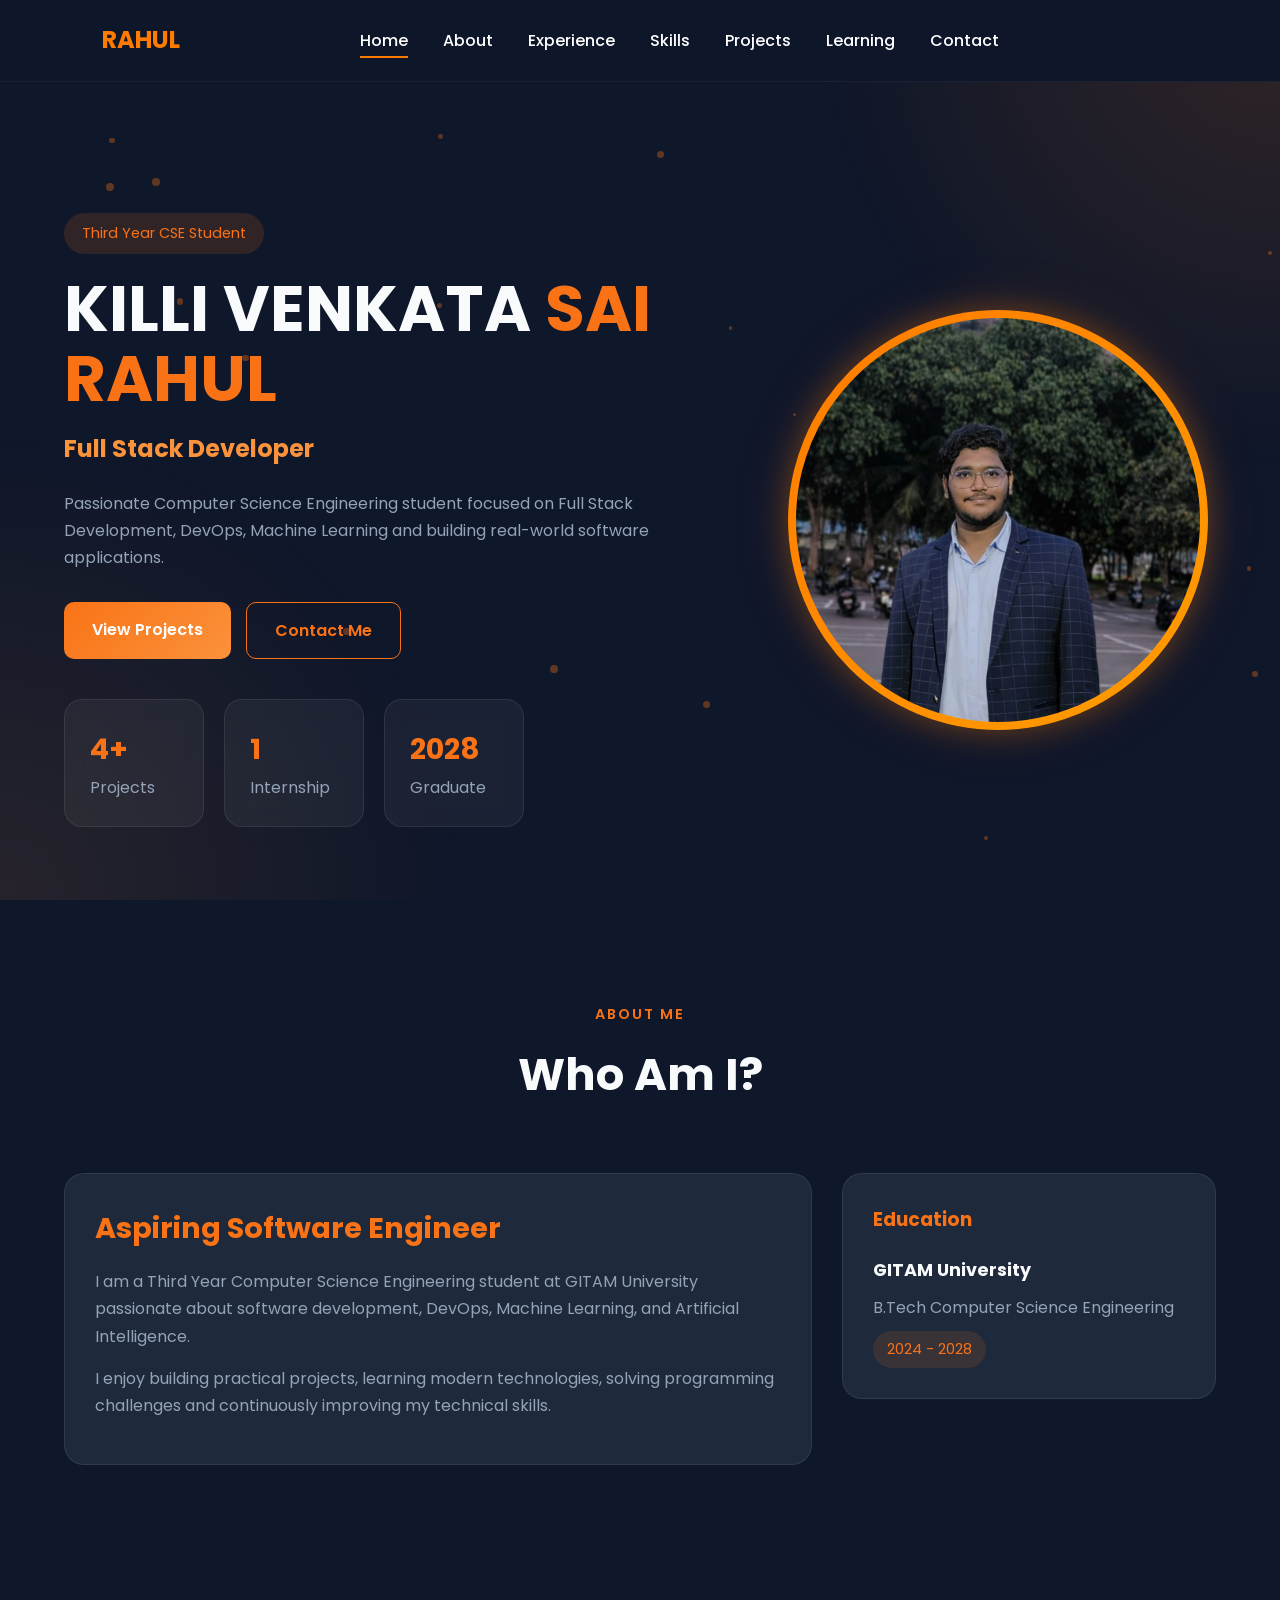
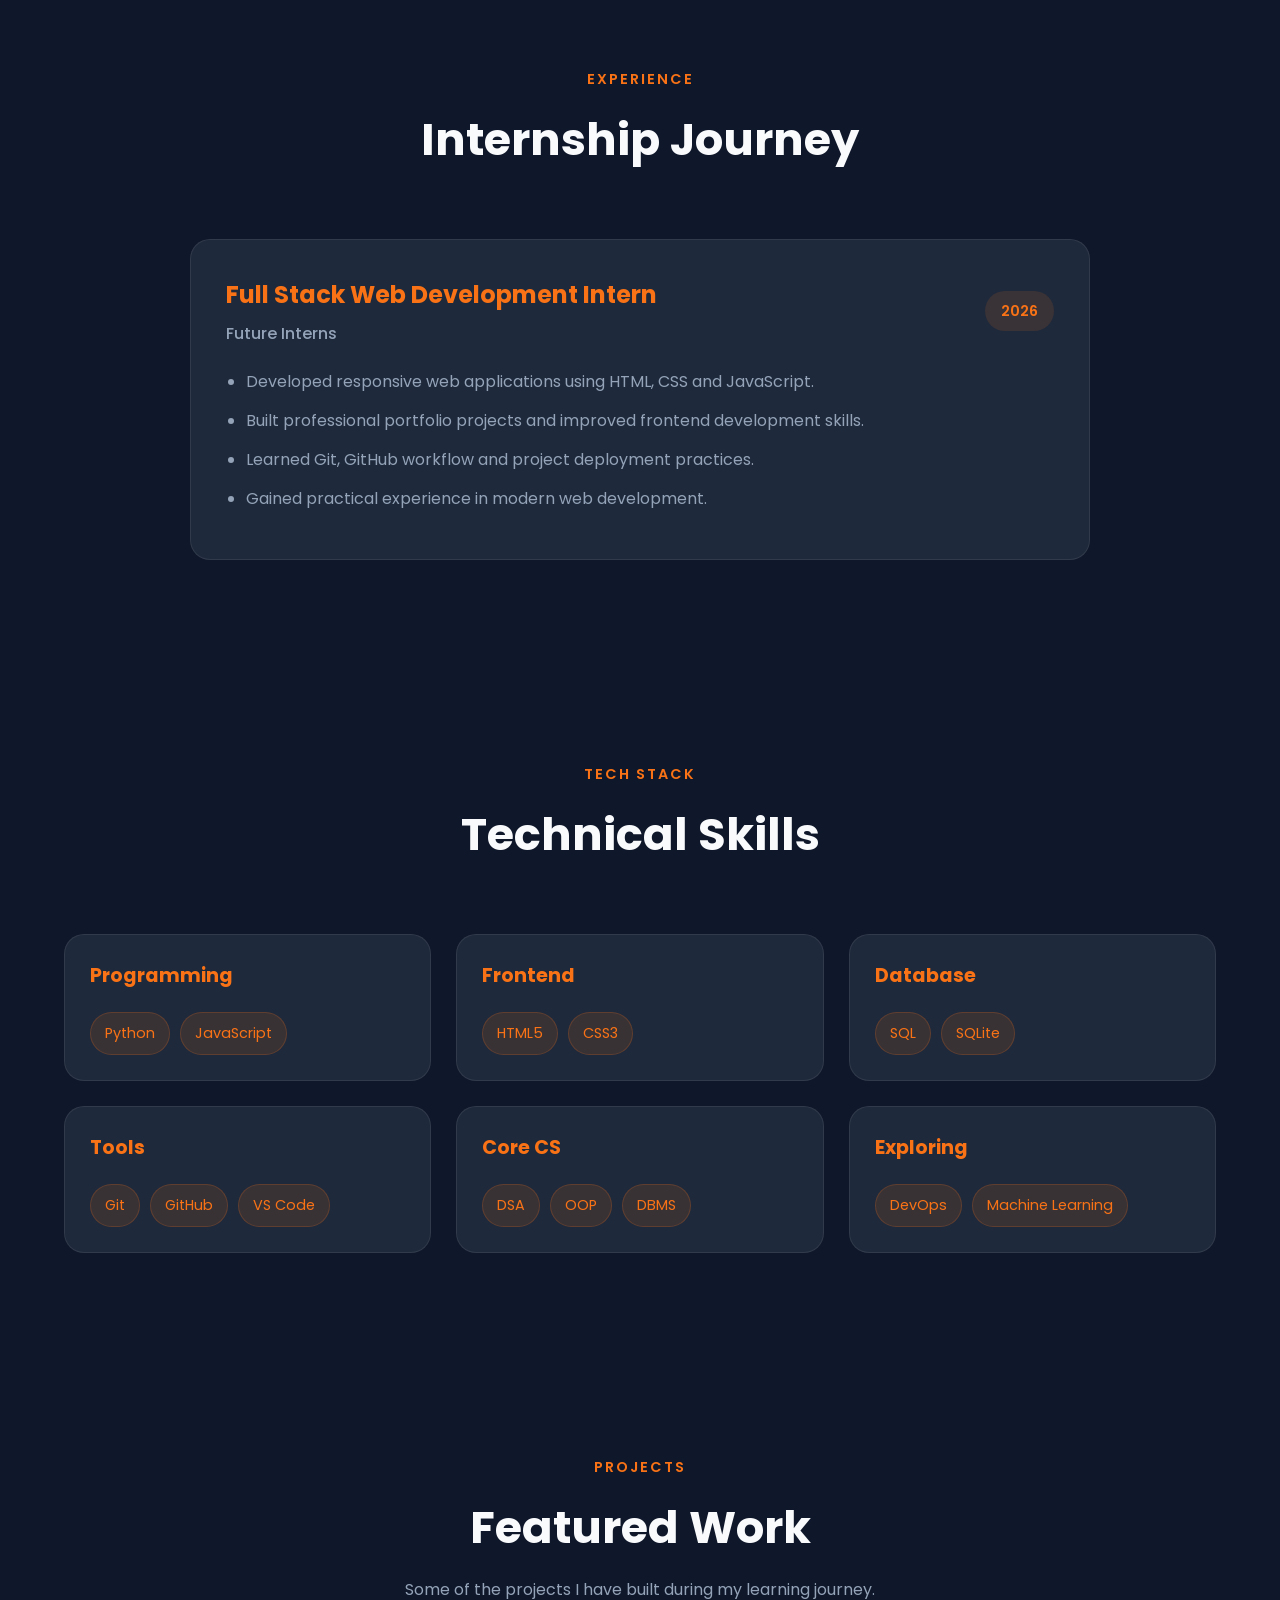
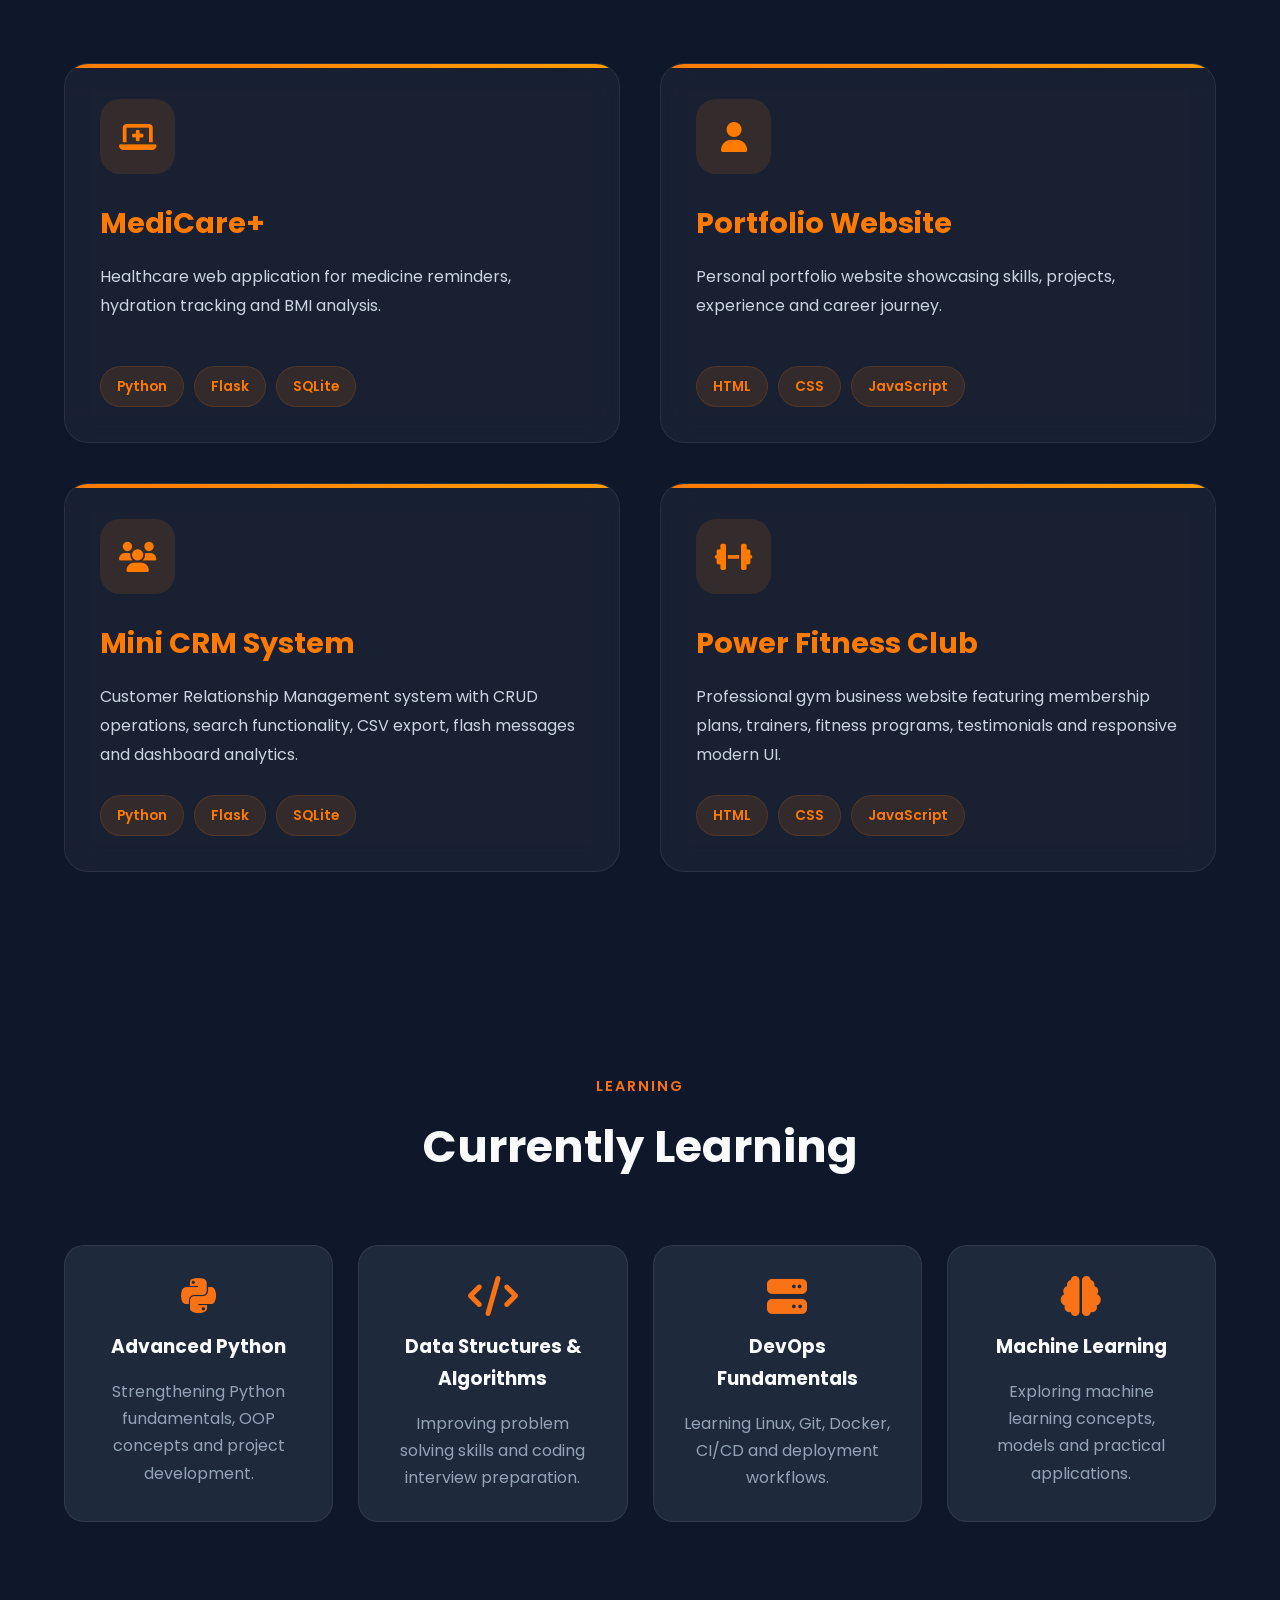
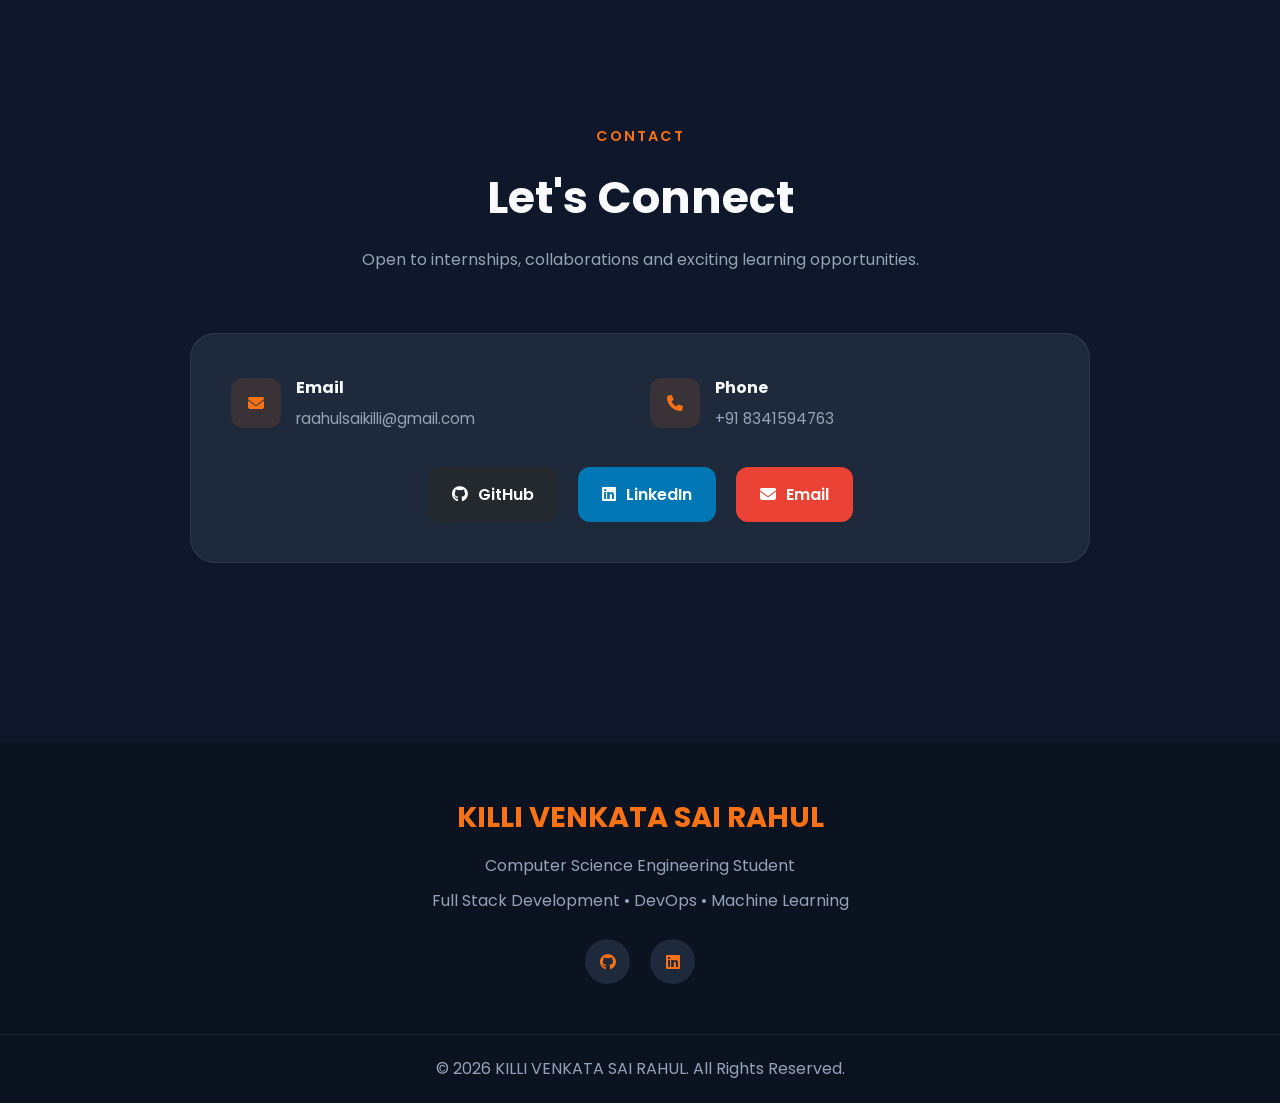
==== index.html @ 407f9dfa "Update" ====
<!doctype html>
<html lang="en">
  <head>
    <meta charset="UTF-8" />
    <meta name="viewport" content="width=device-width, initial-scale=1.0" />
    <title>KILLI VENKATA SAI RAHUL | Portfolio</title>

    <link rel="stylesheet" href="style.css" />

    <link
      rel="stylesheet"
      href="https://cdnjs.cloudflare.com/ajax/libs/font-awesome/6.5.1/css/all.min.css"
    />

    <link
      href="https://fonts.googleapis.com/css2?family=Poppins:wght@300;400;500;600;700&display=swap"
      rel="stylesheet"
    />
  </head>

  <body>
    <!-- Background Effect -->
    <div id="particles"></div>

    <!-- ================= NAVBAR ================= -->

    <header class="navbar">
      <div class="logo">RAHUL</div>

      <nav>
        <ul class="nav-links">
          <li>
            <a href="#home" class="active">Home</a>
          </li>

          <li>
            <a href="#about">About</a>
          </li>

          <li>
            <a href="#experience">Experience</a>
          </li>

          <li>
            <a href="#skills">Skills</a>
          </li>

          <li>
            <a href="#projects">Projects</a>
          </li>

          <li>
            <a href="#learning">Learning</a>
          </li>

          <li>
            <a href="#contact">Contact</a>
          </li>
        </ul>
      </nav>

      <div class="hamburger">
        <span></span>
        <span></span>
        <span></span>
      </div>
    </header>

    <!-- ================= HERO ================= -->

    <section id="home" class="hero">
      <div class="container hero-content">
        <div class="hero-left reveal">
          <div class="hero-badge">Third Year CSE Student</div>

          <h1>
            KILLI VENKATA
            <span>SAI RAHUL</span>
          </h1>

          <h2>
            <span id="typing"></span>
          </h2>

          <p>
            Passionate Computer Science Engineering student focused on Full
            Stack Development, DevOps, Machine Learning and building real-world
            software applications.
          </p>

          <div class="hero-buttons">
            <a href="#projects" class="btn primary-btn"> View Projects </a>

            <a href="#contact" class="btn secondary-btn"> Contact Me </a>
          </div>

          <div class="hero-stats">
            <div class="stat-card">
              <h3>4+</h3>

              <p>Projects</p>
            </div>

            <div class="stat-card">
              <h3>1</h3>

              <p>Internship</p>
            </div>

            <div class="stat-card">
              <h3>2028</h3>

              <p>Graduate</p>
            </div>
          </div>
        </div>

        <div class="hero-right reveal">
          <div class="image-wrapper">
            <img src="profile.jpg" alt="Sai Rahul" />
          </div>
        </div>
      </div>
    </section>

    <!-- ================= ABOUT ================= -->

    <section id="about" class="section">
      <div class="container">
        <div class="section-title reveal">
          <span>ABOUT ME</span>

          <h2>Who Am I?</h2>
        </div>

        <div class="about-grid">
          <div class="about-card reveal">
            <h3>Aspiring Software Engineer</h3>

            <p>
              I am a Third Year Computer Science Engineering student at GITAM
              University passionate about software development, DevOps, Machine
              Learning, and Artificial Intelligence.
            </p>

            <p>
              I enjoy building practical projects, learning modern technologies,
              solving programming challenges and continuously improving my
              technical skills.
            </p>
          </div>

          <div class="education-card reveal">
            <h3>Education</h3>

            <div class="edu-item">
              <h4>GITAM University</h4>

              <p>B.Tech Computer Science Engineering</p>

              <span> 2024 - 2028 </span>
            </div>
          </div>
        </div>
      </div>
    </section>
    <!-- ================= EXPERIENCE ================= -->

    <section id="experience" class="section">
      <div class="container">
        <div class="section-title reveal">
          <span>EXPERIENCE</span>

          <h2>Internship Journey</h2>
        </div>

        <div class="experience-card reveal">
          <div class="experience-top">
            <div>
              <h3>Full Stack Web Development Intern</h3>

              <h4>Future Interns</h4>
            </div>

            <span class="experience-date"> 2026 </span>
          </div>

          <ul>
            <li>
              Developed responsive web applications using HTML, CSS and
              JavaScript.
            </li>

            <li>
              Built professional portfolio projects and improved frontend
              development skills.
            </li>

            <li>
              Learned Git, GitHub workflow and project deployment practices.
            </li>

            <li>Gained practical experience in modern web development.</li>
          </ul>
        </div>
      </div>
    </section>

    <!-- ================= SKILLS ================= -->

    <section id="skills" class="section">
      <div class="container">
        <div class="section-title reveal">
          <span>TECH STACK</span>

          <h2>Technical Skills</h2>
        </div>

        <div class="skills-container">
          <div class="skill-box reveal">
            <h3>Programming</h3>

            <div class="skill-tags">
              <span>Python</span>
              <span>JavaScript</span>
            </div>
          </div>

          <div class="skill-box reveal">
            <h3>Frontend</h3>

            <div class="skill-tags">
              <span>HTML5</span>
              <span>CSS3</span>
            </div>
          </div>

          <div class="skill-box reveal">
            <h3>Database</h3>

            <div class="skill-tags">
              <span>SQL</span>
              <span>SQLite</span>
            </div>
          </div>

          <div class="skill-box reveal">
            <h3>Tools</h3>

            <div class="skill-tags">
              <span>Git</span>
              <span>GitHub</span>
              <span>VS Code</span>
            </div>
          </div>

          <div class="skill-box reveal">
            <h3>Core CS</h3>

            <div class="skill-tags">
              <span>DSA</span>
              <span>OOP</span>
              <span>DBMS</span>
            </div>
          </div>

          <div class="skill-box reveal">
            <h3>Exploring</h3>

            <div class="skill-tags">
              <span>DevOps</span>
              <span>Machine Learning</span>
            </div>
          </div>
        </div>
      </div>
    </section>

    <!-- ================= PROJECTS ================= -->

    <section id="projects" class="section">
      <div class="container">
        <div class="section-title reveal">
          <span>PROJECTS</span>
          <h2>Featured Work</h2>
          <p>Some of the projects I have built during my learning journey.</p>
        </div>

        <div class="projects-grid">
          <!-- Project 1 -->
          <div class="project-card reveal">
            <div class="project-icon">
              <i class="fa-solid fa-laptop-medical"></i>
            </div>

            <h3>MediCare+</h3>

            <p>
              Healthcare web application for medicine reminders, hydration
              tracking and BMI analysis.
            </p>

            <div class="tech-stack">
              <span>Python</span>
              <span>Flask</span>
              <span>SQLite</span>
            </div>
          </div>

          <!-- Project 2 -->
          <div class="project-card reveal">
            <div class="project-icon">
              <i class="fa-solid fa-user"></i>
            </div>

            <h3>Portfolio Website</h3>

            <p>
              Personal portfolio website showcasing skills, projects, experience
              and career journey.
            </p>

            <div class="tech-stack">
              <span>HTML</span>
              <span>CSS</span>
              <span>JavaScript</span>
            </div>
          </div>

          <!-- Project 3 -->
          <div class="project-card reveal">
            <div class="project-icon">
              <i class="fa-solid fa-users"></i>
            </div>

            <h3>Mini CRM System</h3>

            <p>
              Customer Relationship Management system with CRUD operations,
              search functionality, CSV export, flash messages and dashboard
              analytics.
            </p>

            <div class="tech-stack">
              <span>Python</span>
              <span>Flask</span>
              <span>SQLite</span>
            </div>
          </div>

          <!-- Project 4 -->
          <div class="project-card reveal">
            <div class="project-icon">
              <i class="fa-solid fa-dumbbell"></i>
            </div>

            <h3>Power Fitness Club</h3>

            <p>
              Professional gym business website featuring membership plans,
              trainers, fitness programs, testimonials and responsive modern UI.
            </p>

            <div class="tech-stack">
              <span>HTML</span>
              <span>CSS</span>
              <span>JavaScript</span>
            </div>
          </div>
        </div>
      </div>
    </section>
    <!-- ================= CURRENT LEARNING ================= -->

    <section id="learning" class="section">
      <div class="container">
        <div class="section-title reveal">
          <span>LEARNING</span>

          <h2>Currently Learning</h2>
        </div>

        <div class="learning-grid">
          <div class="learning-card reveal">
            <i class="fa-brands fa-python"></i>

            <h3>Advanced Python</h3>

            <p>
              Strengthening Python fundamentals, OOP concepts and project
              development.
            </p>
          </div>

          <div class="learning-card reveal">
            <i class="fa-solid fa-code"></i>

            <h3>Data Structures & Algorithms</h3>

            <p>
              Improving problem solving skills and coding interview preparation.
            </p>
          </div>

          <div class="learning-card reveal">
            <i class="fa-solid fa-server"></i>

            <h3>DevOps Fundamentals</h3>

            <p>Learning Linux, Git, Docker, CI/CD and deployment workflows.</p>
          </div>

          <div class="learning-card reveal">
            <i class="fa-solid fa-brain"></i>

            <h3>Machine Learning</h3>

            <p>
              Exploring machine learning concepts, models and practical
              applications.
            </p>
          </div>
        </div>
      </div>
    </section>

    <!-- ================= CONTACT ================= -->

    <section id="contact" class="section">
      <div class="container">
        <div class="section-title reveal">
          <span>CONTACT</span>

          <h2>Let's Connect</h2>

          <p>
            Open to internships, collaborations and exciting learning
            opportunities.
          </p>
        </div>

        <div class="contact-card reveal">
          <div class="contact-info">
            <div class="contact-item">
              <i class="fa-solid fa-envelope"></i>

              <div>
                <h4>Email</h4>

                <p>raahulsaikilli@gmail.com</p>
              </div>
            </div>

            <div class="contact-item">
              <i class="fa-solid fa-phone"></i>

              <div>
                <h4>Phone</h4>

                <p>+91 8341594763</p>
              </div>
            </div>
          </div>

          <div class="social-buttons">
            <a
              href="https://github.com/SaiRahul-08"
              target="_blank"
              class="social-btn github"
            >
              <i class="fa-brands fa-github"></i>

              GitHub
            </a>

            <a
              href="https://www.linkedin.com/in/killivenkatasairahul/"
              target="_blank"
              class="social-btn linkedin"
            >
              <i class="fa-brands fa-linkedin"></i>

              LinkedIn
            </a>

            <a href="mailto:raahulsaikilli@gmail.com" class="social-btn email">
              <i class="fa-solid fa-envelope"></i>

              Email
            </a>
          </div>
        </div>
      </div>
    </section>

    <!-- ================= FOOTER ================= -->

    <footer>
      <div class="container footer-content">
        <h3>KILLI VENKATA SAI RAHUL</h3>

        <p>Computer Science Engineering Student</p>

        <p>Full Stack Development • DevOps • Machine Learning</p>

        <div class="footer-social">
          <a href="https://github.com/SaiRahul-08" target="_blank">
            <i class="fa-brands fa-github"></i>
          </a>

          <a
            href="https://www.linkedin.com/in/killivenkatasairahul/"
            target="_blank"
          >
            <i class="fa-brands fa-linkedin"></i>
          </a>
        </div>
      </div>

      <div class="footer-bottom">
        <p>© 2026 KILLI VENKATA SAI RAHUL. All Rights Reserved.</p>
      </div>
    </footer>

    <!-- Back To Top -->

    <button id="backToTop">
      <i class="fa-solid fa-arrow-up"></i>
    </button>

    <!-- JavaScript -->

    <script src="script.js"></script>
  </body>
</html>
---- style.css ----
@import url('https://fonts.googleapis.com/css2?family=Poppins:wght@300;400;500;600;700&display=swap');

*{
    margin:0;
    padding:0;
    box-sizing:border-box;
    scroll-behavior:smooth;
}

:root{
    --primary:#f97316;
    --secondary:#fb923c;
    --bg:#0f172a;
    --card:#1e293b;
    --card-light:#334155;
    --text:#f8fafc;
    --muted:#94a3b8;
    --border:rgba(255,255,255,.08);
}

body{
    font-family:'Poppins',sans-serif;
    background:var(--bg);
    color:var(--text);
    line-height:1.7;
    overflow-x:hidden;
}

.container{
    width:90%;
    max-width:1200px;
    margin:auto;
}

.section{
    padding:100px 0;
}

.section-title{
    text-align:center;
    margin-bottom:60px;
}

.section-title span{
    color:var(--primary);
    font-size:.9rem;
    letter-spacing:2px;
    font-weight:600;
}

.section-title h2{
    font-size:2.8rem;
    margin-top:10px;
}

.section-title p{
    color:var(--muted);
    margin-top:10px;
}

/* Background */

#particles{
    position:fixed;
    inset:0;
    z-index:-1;
    background:
    radial-gradient(circle at top right,
    rgba(249,115,22,.15),
    transparent 30%),

    radial-gradient(circle at bottom left,
    rgba(251,146,60,.10),
    transparent 30%);
}

.navbar{
    position:fixed;
    top:0;
    left:0;
    width:100%;
    padding:20px 8%;
    display:flex;
    justify-content:space-between;
    align-items:center;
    background:rgba(15,23,42,.95);
    backdrop-filter:blur(12px);
    z-index:1000;
    border-bottom:1px solid rgba(255,255,255,.05);
}

.logo{
    color:#ff7b00;
    font-size:1.5rem;
    font-weight:700;
}

.nav-links{
    display:flex;
    align-items:center;
    gap:35px;
    list-style:none;
    margin:0;
    padding:0;
}

.nav-links li{
    list-style:none;
}

.nav-links a{
    text-decoration:none;
    color:#fff;
    font-weight:500;
    transition:.3s;
    position:relative;
}

.nav-links a:hover{
    color:#ff7b00;
}

.nav-links a::after{
    content:"";
    position:absolute;
    left:0;
    bottom:-6px;
    width:0;
    height:2px;
    background:#ff7b00;
    transition:.3s;
}

.nav-links a:hover::after,
.nav-links a.active::after{
    width:100%;
}

/* Hero */

.hero{
    min-height:100vh;
    display:flex;
    align-items:center;
    padding-top:140px;
}

.hero-content{
    display:grid;
    grid-template-columns:1.2fr .8fr;
    gap:60px;
    align-items:center;
}

.hero-badge{
    display:inline-block;
    background:rgba(249,115,22,.15);
    color:var(--primary);
    padding:8px 18px;
    border-radius:30px;
    margin-bottom:20px;
    font-size:.9rem;
}

.hero-left h1{
    font-size:4rem;
    line-height:1.1;
    margin-bottom:15px;
}

.hero-left h1 span{
    color:var(--primary);
}

.hero-left h2{
    color:var(--secondary);
    min-height:40px;
    margin-bottom:20px;
}

.hero-left p{
    color:var(--muted);
    max-width:600px;
    margin-bottom:30px;
}

.hero-buttons{
    display:flex;
    gap:15px;
    flex-wrap:wrap;
    margin-bottom:40px;
}

/* Buttons */

.btn{
    padding:14px 28px;
    border-radius:10px;
    text-decoration:none;
    font-weight:600;
    transition:.3s;
}

.primary-btn{
    background:linear-gradient(
        135deg,
        var(--primary),
        var(--secondary)
    );
    color:white;
}

.secondary-btn{
    border:1px solid var(--primary);
    color:var(--primary);
}

.btn:hover{
    transform:translateY(-3px);
}

/* Hero Stats */

.hero-stats{
    display:flex;
    gap:20px;
    flex-wrap:wrap;
}

.stat-card{
    background:rgba(255,255,255,.05);
    backdrop-filter:blur(10px);
    border:1px solid rgba(255,255,255,.08);
    border-radius:18px;
    padding:25px;
    min-width:140px;
    transition:.3s;
}

.stat-card:hover{
    transform:translateY(-8px);
    border-color:#ff7b00;
}

.stat-card h3{
    color:var(--primary);
    font-size:1.8rem;
}

.stat-card p{
    color:var(--muted);
    margin:0;
}

/* Hero Image */

.hero-right{
    display:flex;
    justify-content:center;
}

.image-wrapper{
    width:420px;
    height:420px;
    padding:8px;
    border-radius:50%;
    background:linear-gradient(
        135deg,
        #ff7b00,
        #ff9d00
    );

    box-shadow:
    0 0 30px rgba(255,123,0,.3),
    0 0 60px rgba(255,123,0,.15);
}

.image-wrapper img{
    width:100%;
    height:100%;
    border-radius:50%;
    object-fit:cover;
}

/* ================= ABOUT ================= */

.about-grid{
    display:grid;
    grid-template-columns:2fr 1fr;
    gap:30px;
    align-items:start;
}

.about-card,
.education-card{
    background:var(--card);
    border:1px solid var(--border);
    border-radius:20px;
    padding:30px;
}

.about-card h3{
    color:var(--primary);
    margin-bottom:15px;
    font-size:1.8rem;
}

.about-card p{
    color:var(--muted);
    margin-bottom:15px;
}

.education-card h3{
    color:var(--primary);
    margin-bottom:20px;
}

.edu-item h4{
    margin-bottom:8px;
    font-size:1.1rem;
}

.edu-item p{
    color:var(--muted);
    margin-bottom:10px;
}

.edu-item span{
    display:inline-block;
    background:rgba(249,115,22,.12);
    color:var(--primary);
    padding:6px 14px;
    border-radius:20px;
    font-size:.9rem;
}

/* ================= EXPERIENCE ================= */

.experience-card{
    background:var(--card);
    border:1px solid var(--border);
    border-radius:20px;
    padding:35px;
    max-width:900px;
    margin:auto;
}

.experience-top{
    display:flex;
    justify-content:space-between;
    align-items:center;
    margin-bottom:20px;
}

.experience-top h3{
    color:var(--primary);
    font-size:1.5rem;
}

.experience-top h4{
    color:var(--muted);
    font-weight:500;
    margin-top:5px;
}

.experience-date{
    background:rgba(249,115,22,.12);
    color:var(--primary);
    padding:8px 16px;
    border-radius:25px;
    font-size:.9rem;
    font-weight:600;
}

.experience-card ul{
    padding-left:20px;
}

.experience-card li{
    color:var(--muted);
    margin-bottom:12px;
}

/* ================= SKILLS ================= */

.skills-container{
    display:grid;
    grid-template-columns:repeat(auto-fit,minmax(280px,1fr));
    gap:25px;
}

.skill-box{
    background:var(--card);
    border:1px solid var(--border);
    border-radius:20px;
    padding:25px;
    transition:.3s;
}

.skill-box:hover{
    transform:translateY(-5px);
    border-color:var(--primary);
}

.skill-box h3{
    color:var(--primary);
    margin-bottom:20px;
    font-size:1.2rem;
}

.skill-tags{
    display:flex;
    flex-wrap:wrap;
    gap:10px;
}

.skill-tags span{
    background:rgba(249,115,22,.12);
    color:var(--primary);
    border:1px solid rgba(249,115,22,.20);
    padding:8px 14px;
    border-radius:25px;
    font-size:.9rem;
    transition:.3s;
}

.skill-tags span:hover{
    background:var(--primary);
    color:white;
}

/* Small Animation */

.about-card,
.education-card,
.experience-card,
.skill-box{
    transition:.3s;
}

.about-card:hover,
.education-card:hover,
.experience-card:hover{
    transform:translateY(-5px);
}

/* ================= PROJECTS ================= */

.projects-grid{
    display:grid;
    grid-template-columns:repeat(2,1fr);
    gap:40px;
    margin-top:60px;
}

.project-card{
    background:rgba(255,255,255,0.04);
    backdrop-filter:blur(15px);
    border:1px solid rgba(255,255,255,0.08);
    border-radius:24px;
    padding:35px;
    position:relative;
    overflow:hidden;

    display:flex;
    flex-direction:column;
    min-height:380px;

    transition:all .4s ease;
}

.project-card::before{
    content:'';
    position:absolute;
    top:0;
    left:0;
    width:100%;
    height:4px;
    background:linear-gradient(
        90deg,
        #ff7b00,
        #ff9d00
    );
}

.project-card:hover{
    transform:translateY(-12px);
    border-color:#ff7b00;
    box-shadow:0 20px 50px rgba(255,123,0,.25);
}

.project-icon{
    width:75px;
    height:75px;
    border-radius:20px;
    display:flex;
    align-items:center;
    justify-content:center;
    font-size:30px;
    background:rgba(255,123,0,.12);
    color:#ff7b00;
    margin-bottom:25px;
}

.project-card h3{
    color:#ff7b00;
    font-size:1.8rem;
    margin-bottom:15px;
}

.project-card p{
    color:#cbd5e1;
    line-height:1.8;
    flex-grow:1;
    margin-bottom:25px;
}

.tech-stack{
    display:flex;
    flex-wrap:wrap;
    gap:10px;
}

.tech-stack span{
    padding:8px 16px;
    border-radius:30px;
    background:rgba(255,123,0,.12);
    color:#ff7b00;
    border:1px solid rgba(255,123,0,.15);
    font-size:.85rem;
    font-weight:600;
}

.tech-stack span:hover{
    background:#ff7b00;
    color:#fff;
}

@media(max-width:900px){
    .projects-grid{
        grid-template-columns:1fr;
    }
}
/* ================= LEARNING ================= */

.learning-grid{
    display:grid;
    grid-template-columns:repeat(auto-fit,minmax(250px,1fr));
    gap:25px;
}

.learning-card{
    background:var(--card);
    border:1px solid var(--border);
    border-radius:20px;
    padding:30px;
    text-align:center;
    transition:.3s;
}

.learning-card:hover{
    transform:translateY(-6px);
    border-color:var(--primary);
}

.learning-card i{
    font-size:2.5rem;
    color:var(--primary);
    margin-bottom:15px;
}

.learning-card h3{
    margin-bottom:15px;
}

.learning-card p{
    color:var(--muted);
}

/* ================= CONTACT ================= */

.contact-card{
    background:var(--card);
    border:1px solid var(--border);
    border-radius:25px;
    padding:40px;
    max-width:900px;
    margin:auto;
}

.contact-info{
    display:grid;
    grid-template-columns:repeat(2,1fr);
    gap:20px;
    margin-bottom:35px;
}

.contact-item{
    display:flex;
    align-items:center;
    gap:15px;
}

.contact-item i{
    width:50px;
    height:50px;
    border-radius:12px;
    background:rgba(249,115,22,.12);
    color:var(--primary);
    display:flex;
    align-items:center;
    justify-content:center;
}

.contact-item h4{
    margin-bottom:5px;
}

.contact-item p{
    color:var(--muted);
    font-size:.95rem;
}

.social-buttons{
    display:flex;
    justify-content:center;
    gap:20px;
    flex-wrap:wrap;
}

.social-btn{
    text-decoration:none;
    color:white;
    padding:14px 24px;
    border-radius:12px;
    font-weight:600;
    display:flex;
    align-items:center;
    gap:10px;
    transition:.3s;
}

.social-btn:hover{
    transform:translateY(-4px);
}

.github{
    background:#24292e;
}

.linkedin{
    background:#0077b5;
}

.email{
    background:#ea4335;
}

/* ================= FOOTER ================= */

footer{
    margin-top:80px;
    background:#0b1220;
}

.footer-content{
    text-align:center;
    padding:50px 0;
}

.footer-content h3{
    color:var(--primary);
    margin-bottom:10px;
    font-size:1.8rem;
}

.footer-content p{
    color:var(--muted);
    margin-bottom:8px;
}

.footer-social{
    display:flex;
    justify-content:center;
    gap:20px;
    margin-top:25px;
}

.footer-social a{
    width:45px;
    height:45px;
    border-radius:50%;
    background:var(--card);
    color:var(--primary);
    display:flex;
    align-items:center;
    justify-content:center;
    text-decoration:none;
    transition:.3s;
}

.footer-social a:hover{
    background:var(--primary);
    color:white;
}

.footer-bottom{
    border-top:1px solid var(--border);
    text-align:center;
    padding:20px;
    color:var(--muted);
}

/* ================= BACK TO TOP ================= */

#backToTop{
    position:fixed;
    right:20px;
    bottom:20px;
    width:50px;
    height:50px;
    border:none;
    border-radius:50%;
    background:var(--primary);
    color:white;
    cursor:pointer;
    display:none;
    z-index:999;
    transition:.3s;
}

#backToTop:hover{
    transform:scale(1.1);
}

/* ================= SCROLL REVEAL ================= */

.reveal{
    opacity:0;
    transform:translateY(40px);
    transition:all .8s ease;
}

.reveal.active{
    opacity:1;
    transform:translateY(0);
}

/* ================= TABLET ================= */

@media(max-width:992px){

    .hero-content,
    .about-grid{
        grid-template-columns:1fr;
    }

    .hero-content{
        text-align:center;
    }

    .hero-buttons,
    .hero-stats{
        justify-content:center;
    }

    .contact-info{
        grid-template-columns:1fr;
    }
}

/* ================= MOBILE ================= */

@media(max-width:768px){

    .navbar{
        padding:15px 5%;
    }

    .logo{
        font-size:16px;
    }

    .hamburger{
        display:flex;
    }

    .nav-links{
        position:absolute;
        top:75px;
        right:-100%;
        width:250px;
        background:var(--card);
        flex-direction:column;
        padding:25px;
        transition:.3s;
        border-radius:15px 0 0 15px;
    }

    .nav-links.active{
        right:0;
    }

    .hero-left h1{
        font-size:2.6rem;
    }

    .hero-left h2{
        font-size:1.2rem;
    }

    .section-title h2{
        font-size:2rem;
    }

    .image-wrapper{
        width:260px;
        height:260px;
    }

    .hero-stats{
        flex-direction:column;
        align-items:center;
    }

    .stat-card{
        width:220px;
    }

    .social-buttons{
        flex-direction:column;
    }

    .social-btn{
        justify-content:center;
    }
}

@media(max-width:480px){

    .hero-left h1{
        font-size:2rem;
    }

    .btn{
        width:100%;
        text-align:center;
        justify-content:center;
    }

    .hero-buttons{
        flex-direction:column;
    }

    .contact-card{
        padding:25px;
    }
}
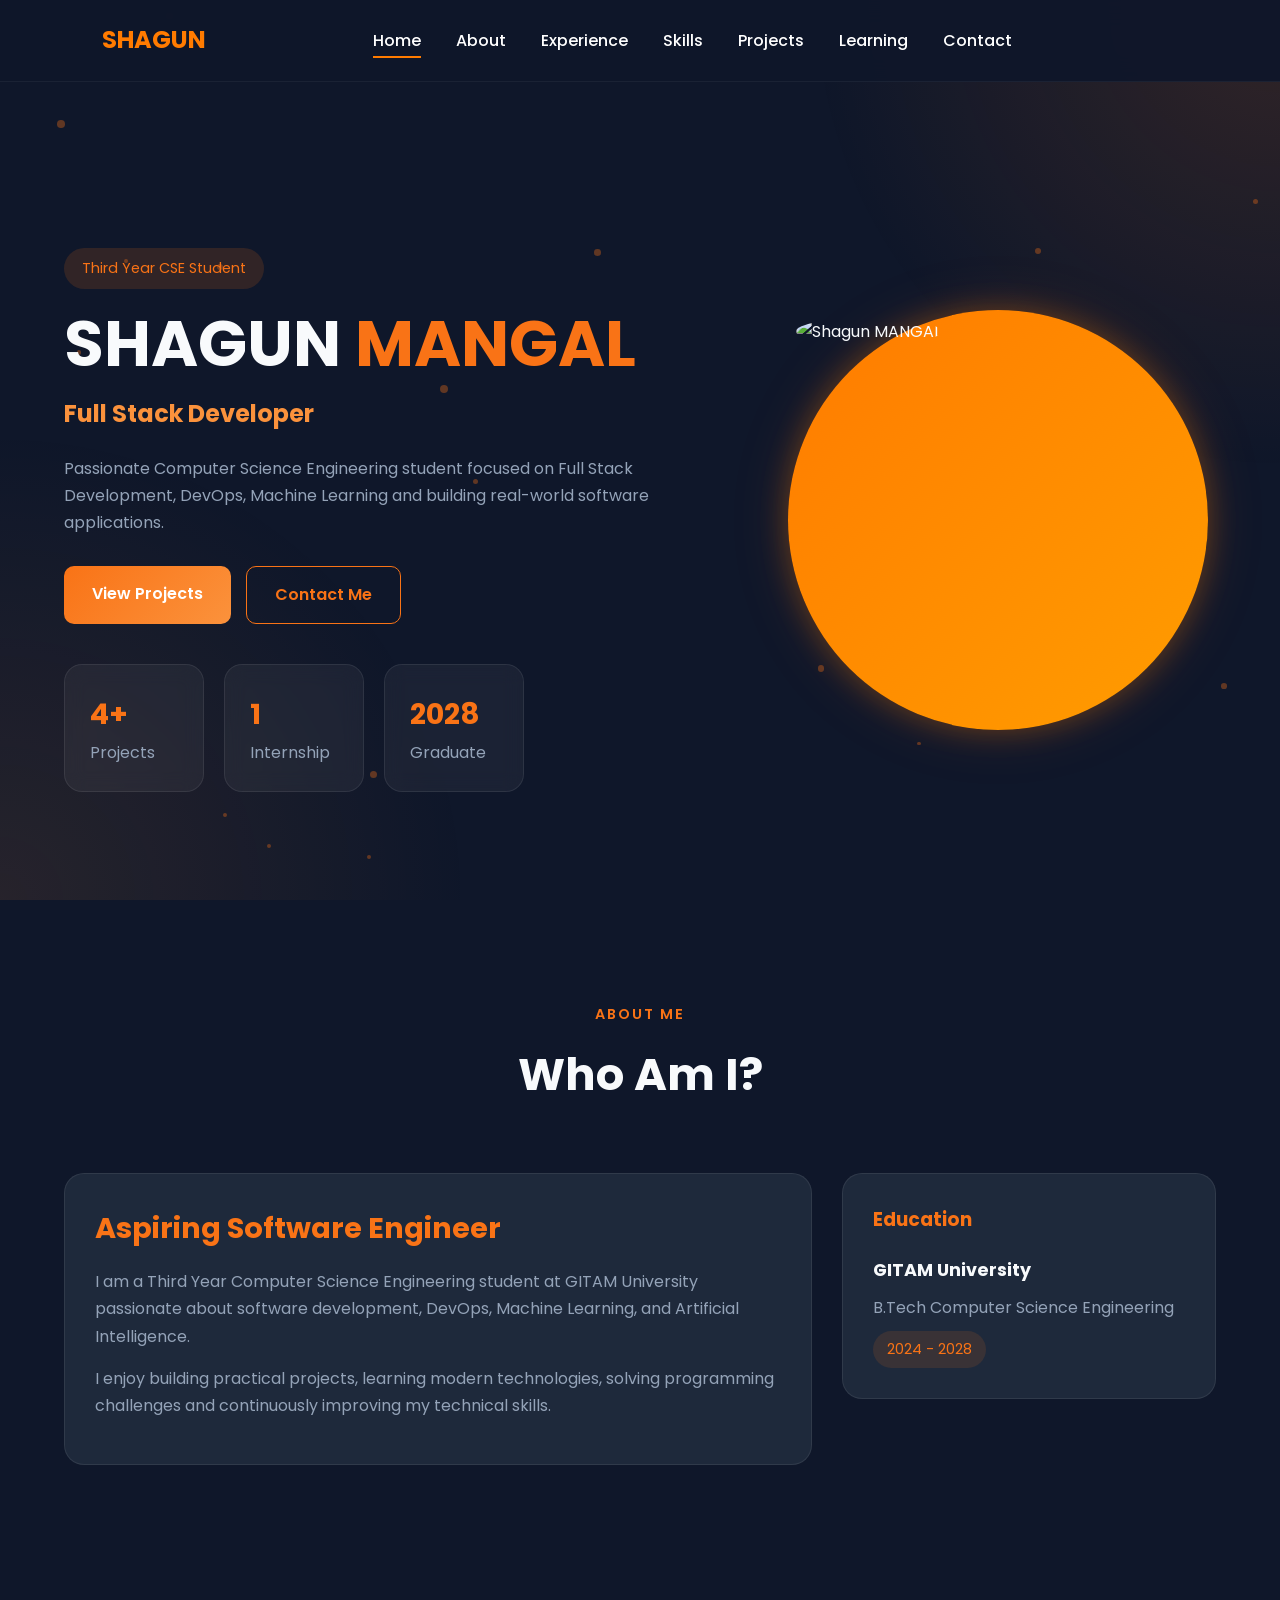
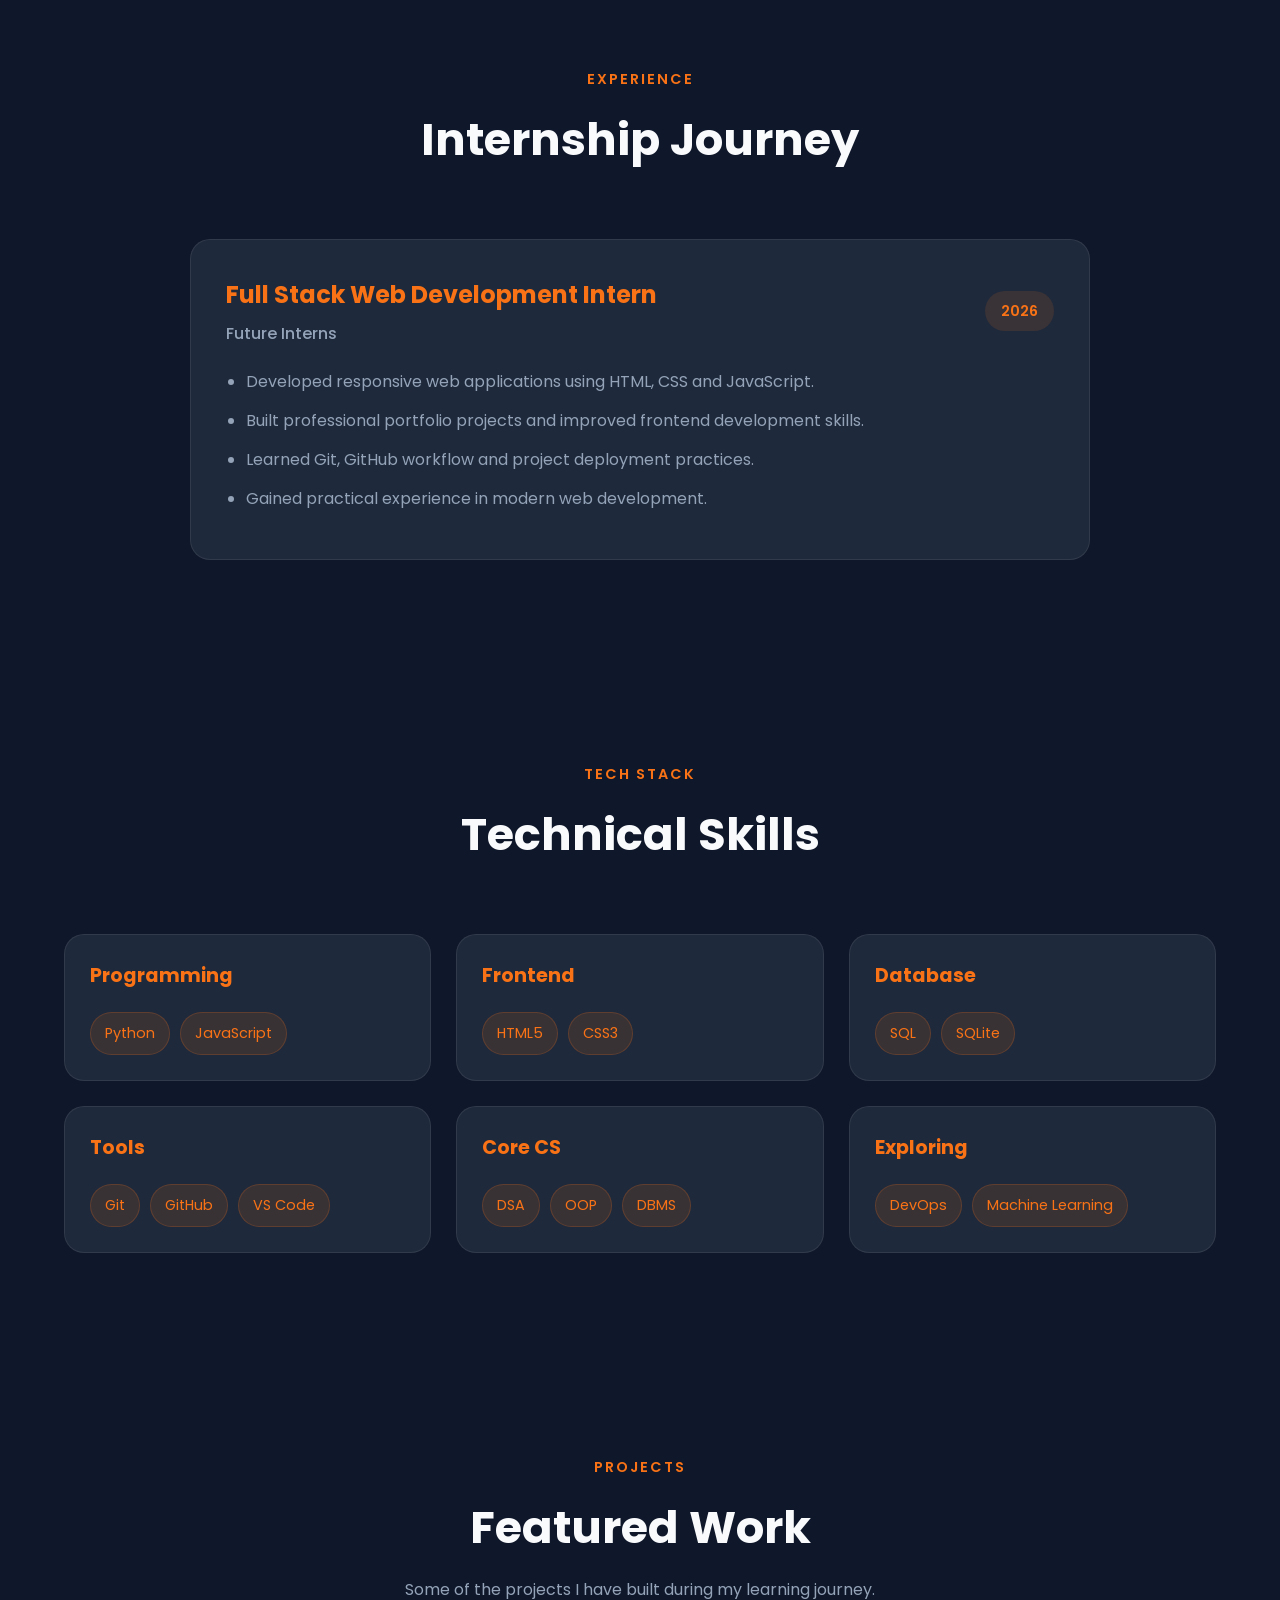
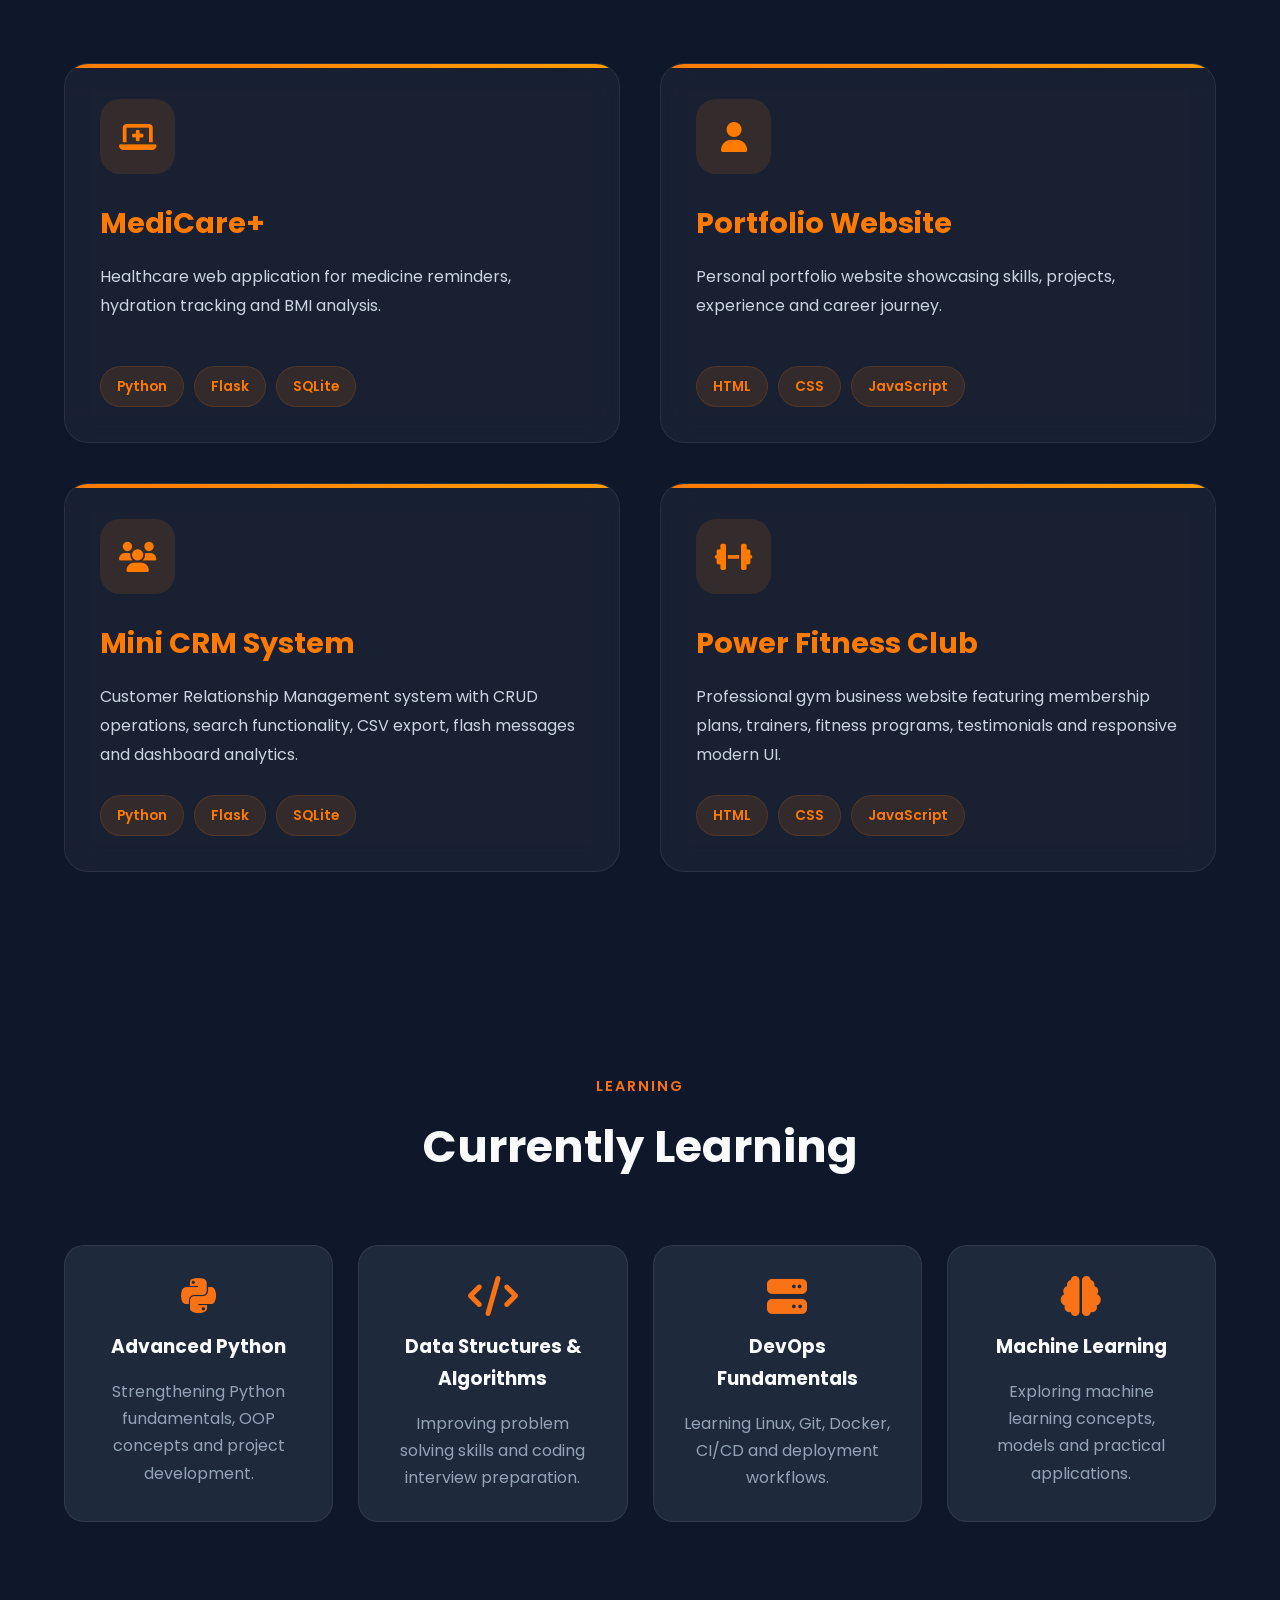
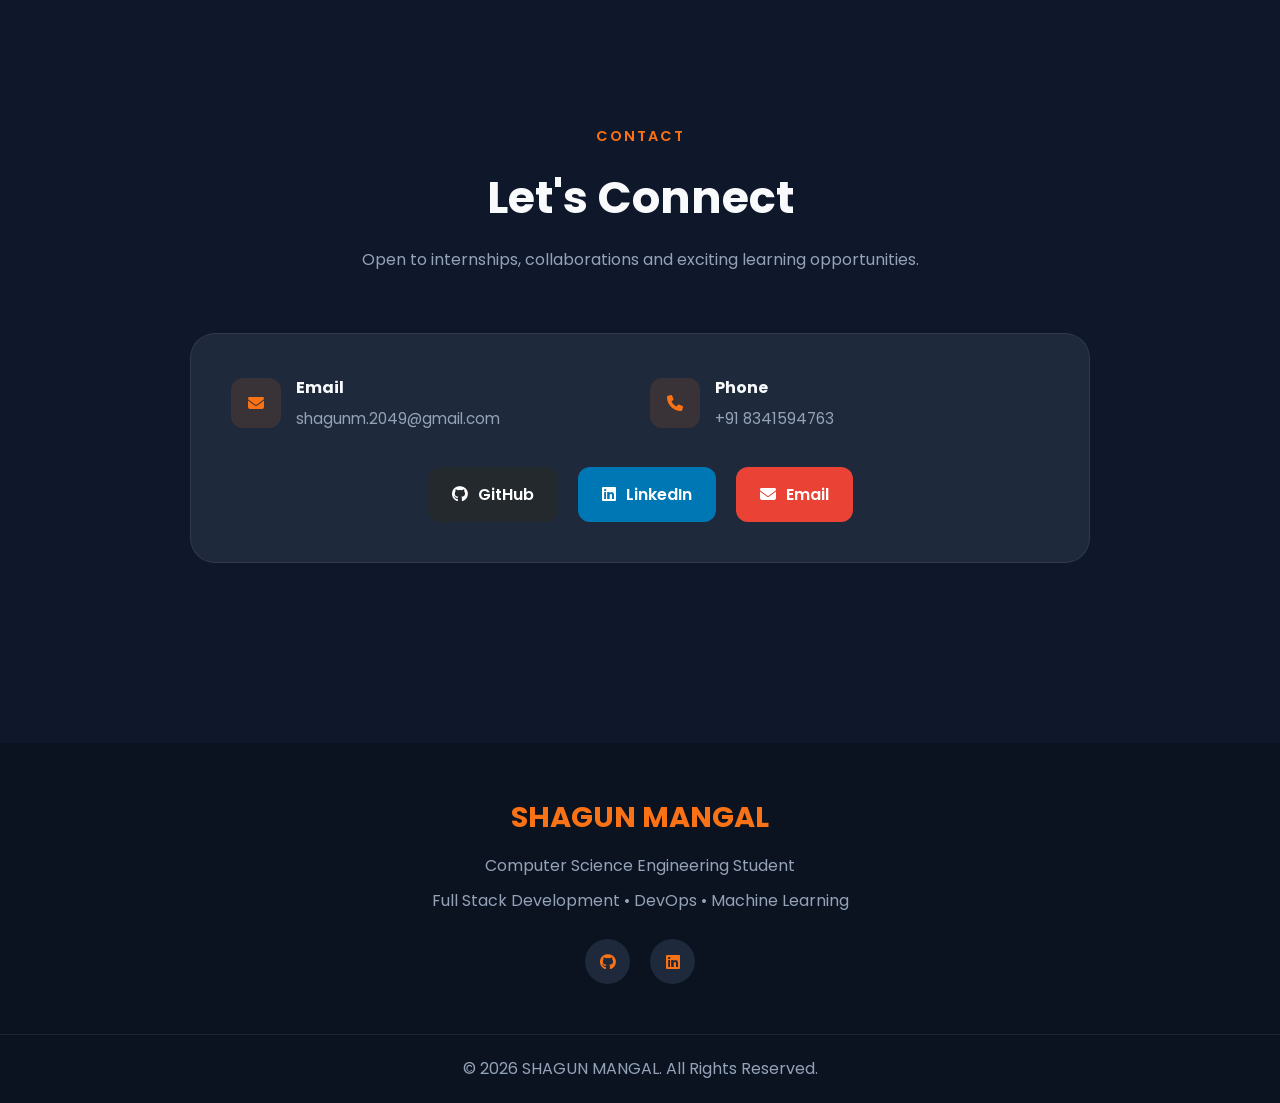
==== commit d47521f4: "portfolio" ====
--- a/index.html
+++ b/index.html
@@ -3,7 +3,7 @@
   <head>
     <meta charset="UTF-8" />
     <meta name="viewport" content="width=device-width, initial-scale=1.0" />
-    <title>KILLI VENKATA SAI RAHUL | Portfolio</title>
+    <title>SHAGUN MANGAL | Portfolio</title>
 
     <link rel="stylesheet" href="style.css" />
 
@@ -25,7 +25,7 @@
     <!-- ================= NAVBAR ================= -->
 
     <header class="navbar">
-      <div class="logo">RAHUL</div>
+      <div class="logo">SHAGUN</div>
 
       <nav>
         <ul class="nav-links">
@@ -74,8 +74,8 @@
           <div class="hero-badge">Third Year CSE Student</div>
 
           <h1>
-            KILLI VENKATA
-            <span>SAI RAHUL</span>
+            SHAGUN
+            <span>MANGAL</span>
           </h1>
 
           <h2>
@@ -117,7 +117,7 @@
 
         <div class="hero-right reveal">
           <div class="image-wrapper">
-            <img src="profile.jpg" alt="Sai Rahul" />
+            <img src="profile.jpg" alt="Shagun MANGAL" />
           </div>
         </div>
       </div>
@@ -447,7 +447,7 @@
               <div>
                 <h4>Email</h4>
 
-                <p>raahulsaikilli@gmail.com</p>
+                <p>shagunm.2049@gmail.com</p>
               </div>
             </div>
 
@@ -464,7 +464,7 @@
 
           <div class="social-buttons">
             <a
-              href="https://github.com/SaiRahul-08"
+              href="https://github.com/shagunm25"
               target="_blank"
               class="social-btn github"
             >
@@ -474,7 +474,7 @@
             </a>
 
             <a
-              href="https://www.linkedin.com/in/killivenkatasairahul/"
+              href="https://www.linkedin.com/in/shagun-mangal/"
               target="_blank"
               class="social-btn linkedin"
             >
@@ -483,7 +483,7 @@
               LinkedIn
             </a>
 
-            <a href="mailto:raahulsaikilli@gmail.com" class="social-btn email">
+            <a href="mailto:shagunm.2049@gmail.com" class="social-btn email">
               <i class="fa-solid fa-envelope"></i>
 
               Email
@@ -497,28 +497,25 @@
 
     <footer>
       <div class="container footer-content">
-        <h3>KILLI VENKATA SAI RAHUL</h3>
+        <h3>SHAGUN MANGAL</h3>
 
         <p>Computer Science Engineering Student</p>
 
         <p>Full Stack Development • DevOps • Machine Learning</p>
 
         <div class="footer-social">
-          <a href="https://github.com/SaiRahul-08" target="_blank">
+          <a href="https://github.com/shagunm25" target="_blank">
             <i class="fa-brands fa-github"></i>
           </a>
 
-          <a
-            href="https://www.linkedin.com/in/killivenkatasairahul/"
-            target="_blank"
-          >
+          <a href="https://www.linkedin.com/in/shagun-mangal/" target="_blank">
             <i class="fa-brands fa-linkedin"></i>
           </a>
         </div>
       </div>
 
       <div class="footer-bottom">
-        <p>© 2026 KILLI VENKATA SAI RAHUL. All Rights Reserved.</p>
+        <p>© 2026 SHAGUN MANGAL. All Rights Reserved.</p>
       </div>
     </footer>
 
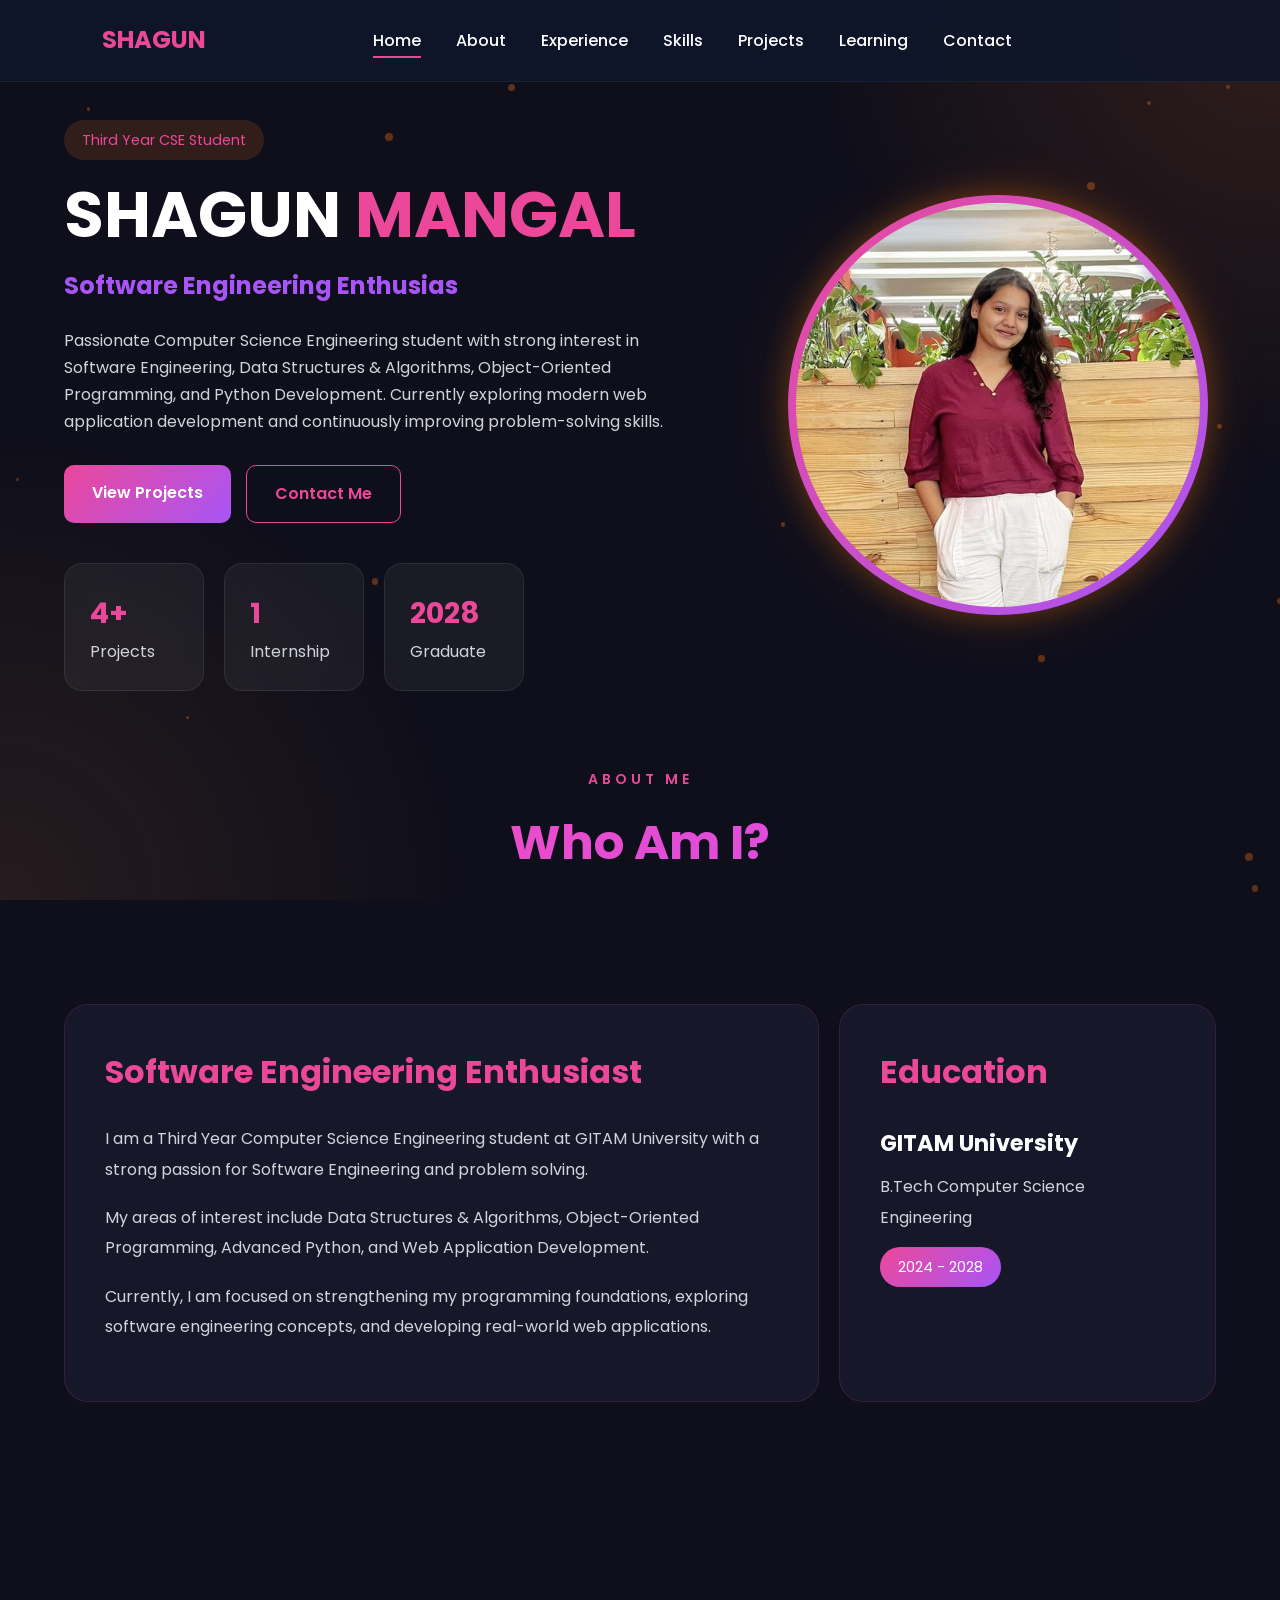
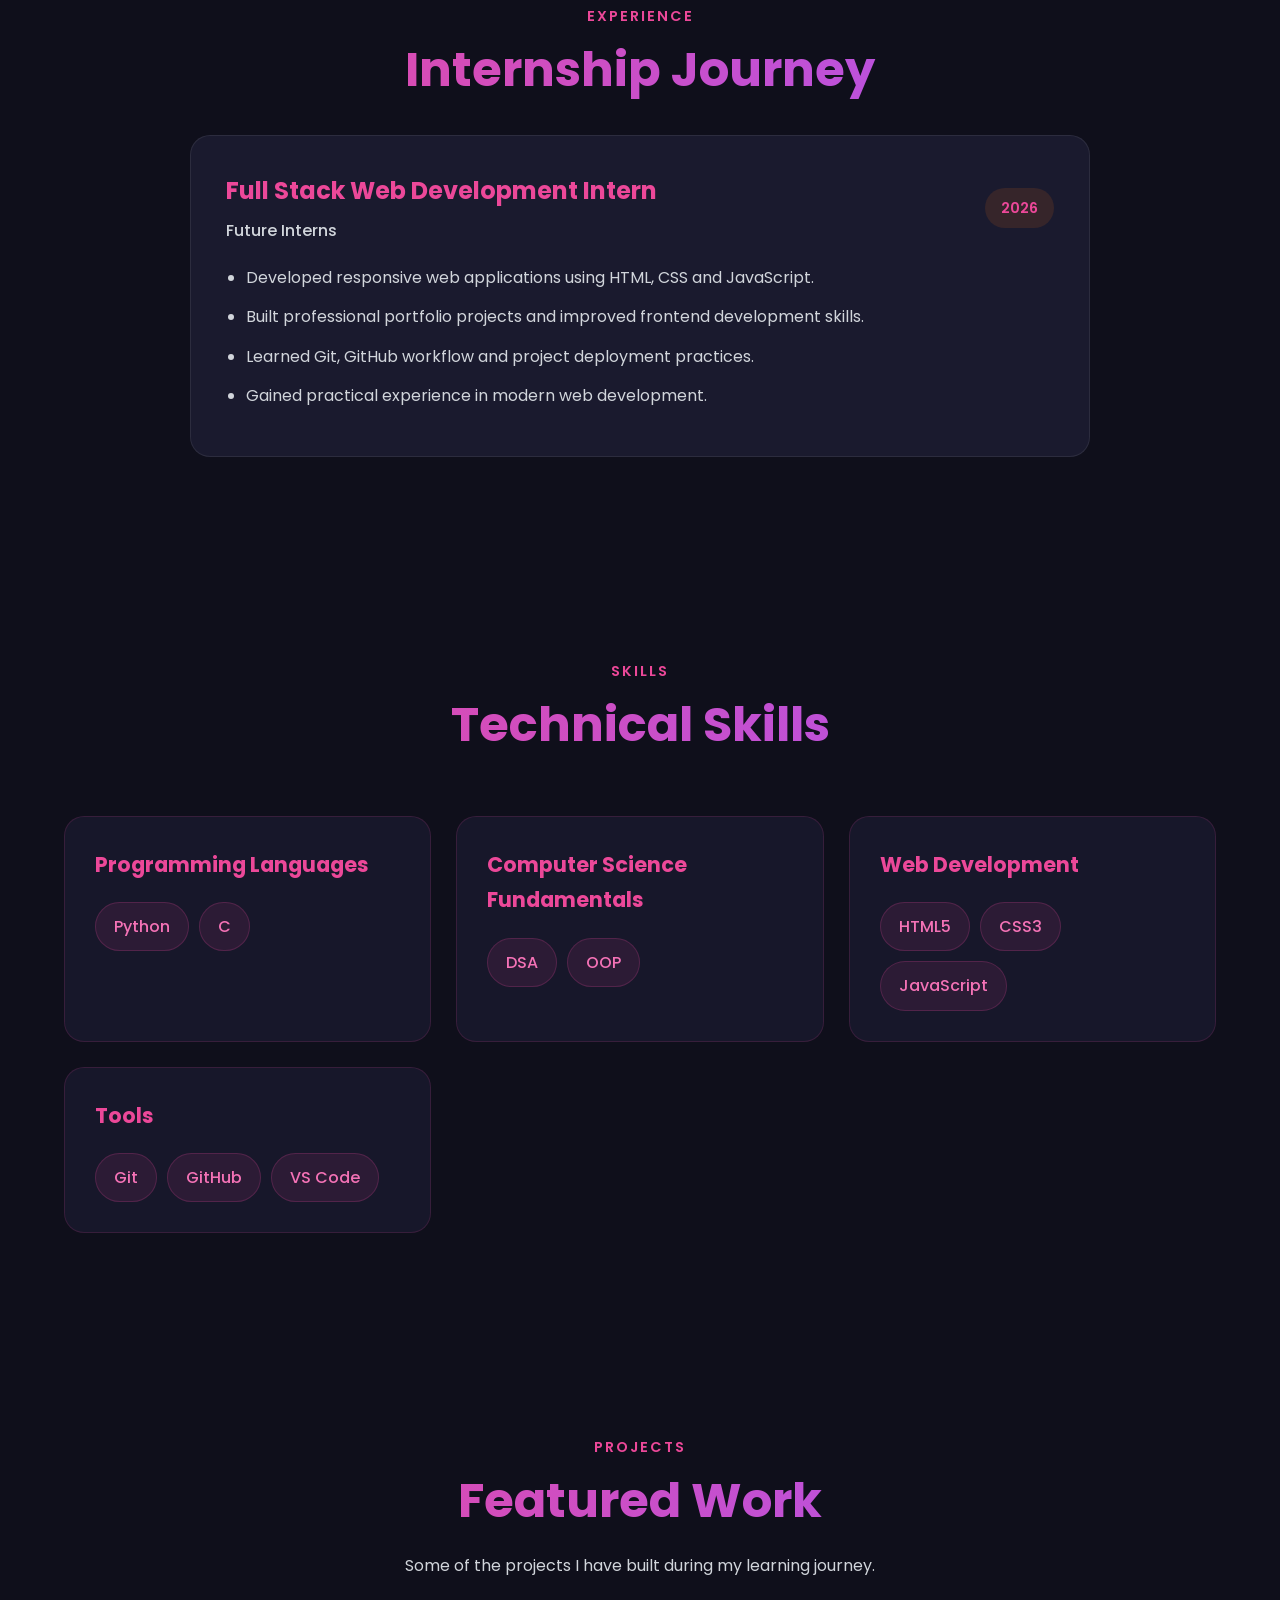
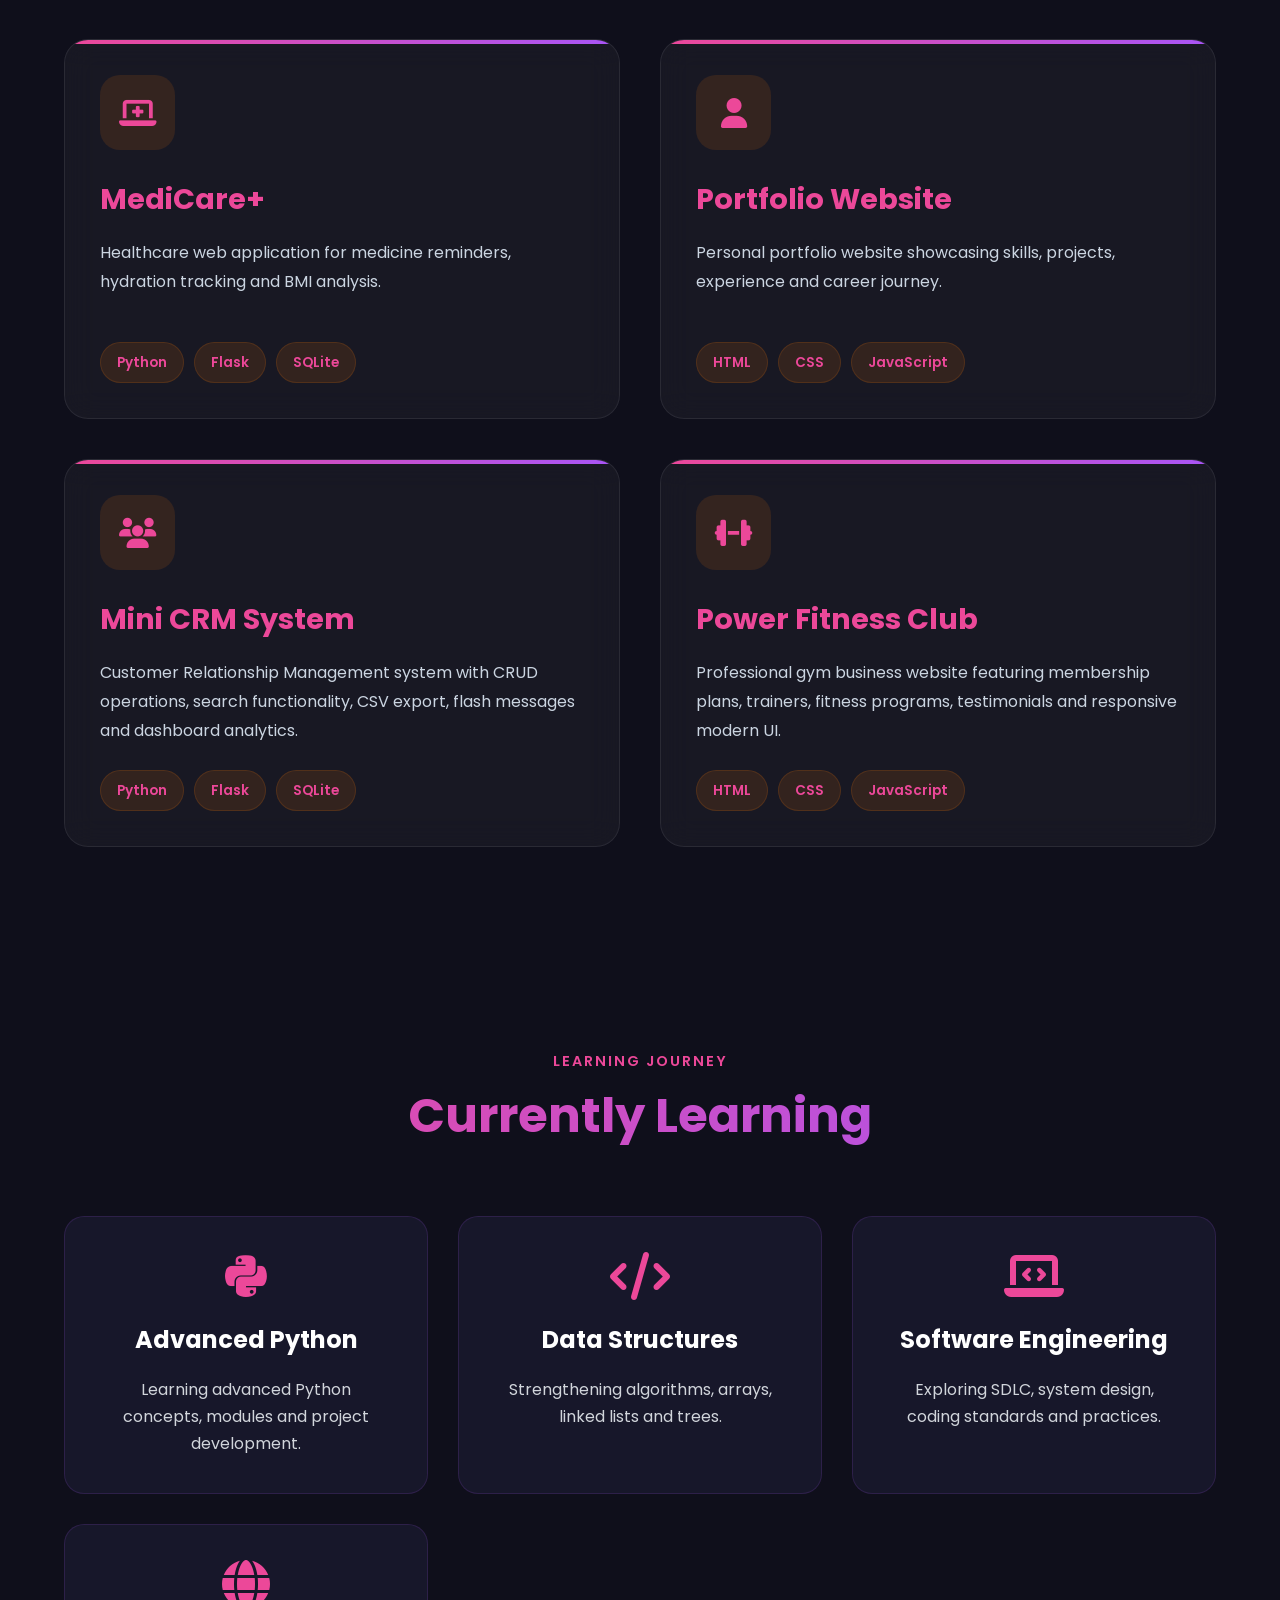
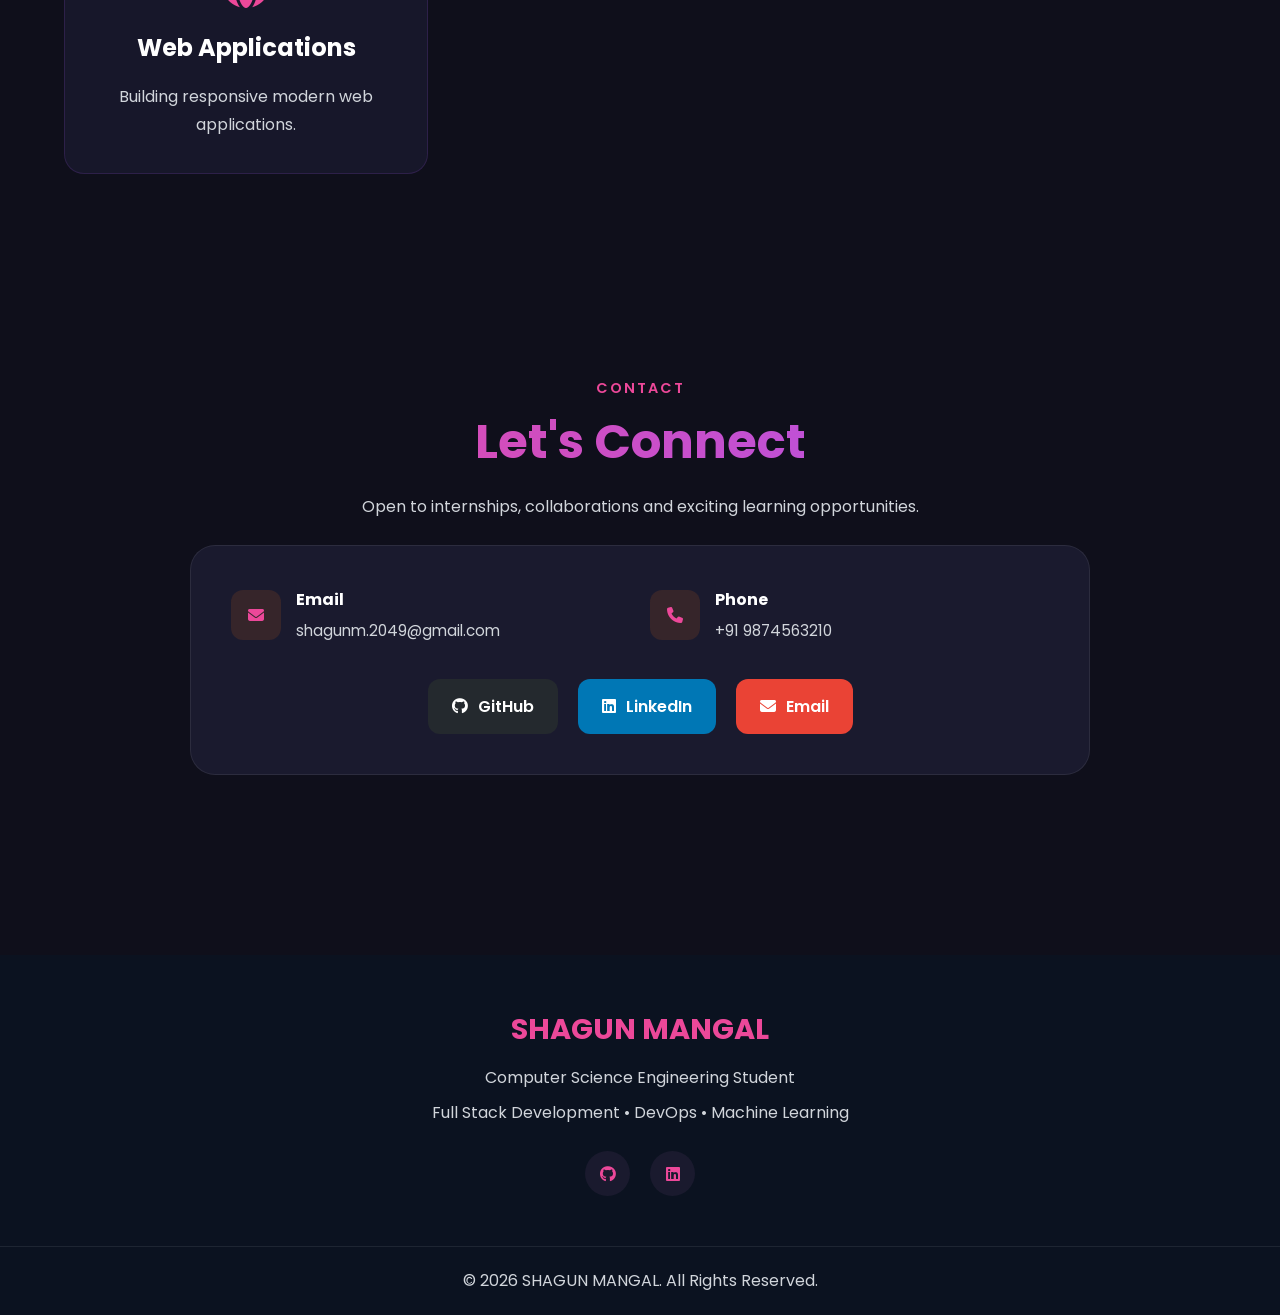
==== commit 41204962: "Complete Portfolio" ====
--- a/index.html
+++ b/index.html
@@ -83,9 +83,11 @@
           </h2>
 
           <p>
-            Passionate Computer Science Engineering student focused on Full
-            Stack Development, DevOps, Machine Learning and building real-world
-            software applications.
+            Passionate Computer Science Engineering student with strong interest
+            in Software Engineering, Data Structures & Algorithms,
+            Object-Oriented Programming, and Python Development. Currently
+            exploring modern web application development and continuously
+            improving problem-solving skills.
           </p>
 
           <div class="hero-buttons">
@@ -117,7 +119,7 @@
 
         <div class="hero-right reveal">
           <div class="image-wrapper">
-            <img src="profile.jpg" alt="Shagun MANGAL" />
+            <img src="profile.jpeg" alt="Shagun MANGAL" />
           </div>
         </div>
       </div>
@@ -125,40 +127,47 @@
 
     <!-- ================= ABOUT ================= -->
 
-    <section id="about" class="section">
+    <div class="section-header">
+      <span>ABOUT ME</span>
+      <h2>Who Am I?</h2>
+    </div>
+
+    <section id="about" class="about section">
       <div class="container">
-        <div class="section-title reveal">
-          <span>ABOUT ME</span>
-
-          <h2>Who Am I?</h2>
-        </div>
-
         <div class="about-grid">
-          <div class="about-card reveal">
-            <h3>Aspiring Software Engineer</h3>
+          <!-- Left Side -->
+          <div class="about-card">
+            <h2>Software Engineering Enthusiast</h2>
 
             <p>
               I am a Third Year Computer Science Engineering student at GITAM
-              University passionate about software development, DevOps, Machine
-              Learning, and Artificial Intelligence.
-            </p>
-
-            <p>
-              I enjoy building practical projects, learning modern technologies,
-              solving programming challenges and continuously improving my
-              technical skills.
-            </p>
-          </div>
-
-          <div class="education-card reveal">
-            <h3>Education</h3>
-
-            <div class="edu-item">
-              <h4>GITAM University</h4>
+              University with a strong passion for Software Engineering and
+              problem solving.
+            </p>
+
+            <p>
+              My areas of interest include Data Structures & Algorithms,
+              Object-Oriented Programming, Advanced Python, and Web Application
+              Development.
+            </p>
+
+            <p>
+              Currently, I am focused on strengthening my programming
+              foundations, exploring software engineering concepts, and
+              developing real-world web applications.
+            </p>
+          </div>
+
+          <!-- Right Side -->
+          <div class="about-card">
+            <h2>Education</h2>
+
+            <div class="education-box">
+              <h3>GITAM University</h3>
 
               <p>B.Tech Computer Science Engineering</p>
 
-              <span> 2024 - 2028 </span>
+              <span class="year"> 2024 - 2028 </span>
             </div>
           </div>
         </div>
@@ -206,41 +215,43 @@
       </div>
     </section>
 
+    <!-- Programming -->
+
     <!-- ================= SKILLS ================= -->
 
     <section id="skills" class="section">
       <div class="container">
         <div class="section-title reveal">
-          <span>TECH STACK</span>
-
+          <span>SKILLS</span>
           <h2>Technical Skills</h2>
         </div>
 
         <div class="skills-container">
           <div class="skill-box reveal">
-            <h3>Programming</h3>
+            <h3>Programming Languages</h3>
 
             <div class="skill-tags">
               <span>Python</span>
-              <span>JavaScript</span>
+              <span>C</span>
             </div>
           </div>
 
           <div class="skill-box reveal">
-            <h3>Frontend</h3>
+            <h3>Computer Science Fundamentals</h3>
+
+            <div class="skill-tags">
+              <span>DSA</span>
+              <span>OOP</span>
+            </div>
+          </div>
+
+          <div class="skill-box reveal">
+            <h3>Web Development</h3>
 
             <div class="skill-tags">
               <span>HTML5</span>
               <span>CSS3</span>
-            </div>
-          </div>
-
-          <div class="skill-box reveal">
-            <h3>Database</h3>
-
-            <div class="skill-tags">
-              <span>SQL</span>
-              <span>SQLite</span>
+              <span>JavaScript</span>
             </div>
           </div>
 
@@ -251,25 +262,6 @@
               <span>Git</span>
               <span>GitHub</span>
               <span>VS Code</span>
-            </div>
-          </div>
-
-          <div class="skill-box reveal">
-            <h3>Core CS</h3>
-
-            <div class="skill-tags">
-              <span>DSA</span>
-              <span>OOP</span>
-              <span>DBMS</span>
-            </div>
-          </div>
-
-          <div class="skill-box reveal">
-            <h3>Exploring</h3>
-
-            <div class="skill-tags">
-              <span>DevOps</span>
-              <span>Machine Learning</span>
             </div>
           </div>
         </div>
@@ -370,13 +362,13 @@
         </div>
       </div>
     </section>
-    <!-- ================= CURRENT LEARNING ================= -->
+
+    <!-- ================= LEARNING ================= -->
 
     <section id="learning" class="section">
       <div class="container">
         <div class="section-title reveal">
-          <span>LEARNING</span>
-
+          <span>LEARNING JOURNEY</span>
           <h2>Currently Learning</h2>
         </div>
 
@@ -387,7 +379,7 @@
             <h3>Advanced Python</h3>
 
             <p>
-              Strengthening Python fundamentals, OOP concepts and project
+              Learning advanced Python concepts, modules and project
               development.
             </p>
           </div>
@@ -395,30 +387,27 @@
           <div class="learning-card reveal">
             <i class="fa-solid fa-code"></i>
 
-            <h3>Data Structures & Algorithms</h3>
-
-            <p>
-              Improving problem solving skills and coding interview preparation.
-            </p>
+            <h3>Data Structures</h3>
+
+            <p>Strengthening algorithms, arrays, linked lists and trees.</p>
           </div>
 
           <div class="learning-card reveal">
-            <i class="fa-solid fa-server"></i>
-
-            <h3>DevOps Fundamentals</h3>
-
-            <p>Learning Linux, Git, Docker, CI/CD and deployment workflows.</p>
+            <i class="fa-solid fa-laptop-code"></i>
+
+            <h3>Software Engineering</h3>
+
+            <p>
+              Exploring SDLC, system design, coding standards and practices.
+            </p>
           </div>
 
           <div class="learning-card reveal">
-            <i class="fa-solid fa-brain"></i>
-
-            <h3>Machine Learning</h3>
-
-            <p>
-              Exploring machine learning concepts, models and practical
-              applications.
-            </p>
+            <i class="fa-solid fa-globe"></i>
+
+            <h3>Web Applications</h3>
+
+            <p>Building responsive modern web applications.</p>
           </div>
         </div>
       </div>
@@ -457,7 +446,7 @@
               <div>
                 <h4>Phone</h4>
 
-                <p>+91 8341594763</p>
+                <p>+91 9874563210</p>
               </div>
             </div>
           </div>
--- a/style.css
+++ b/style.css
@@ -8,13 +8,13 @@
 }
 
 :root{
-    --primary:#f97316;
-    --secondary:#fb923c;
-    --bg:#0f172a;
-    --card:#1e293b;
-    --card-light:#334155;
-    --text:#f8fafc;
-    --muted:#94a3b8;
+    --primary:#ec4899;
+    --secondary:#a855f7;
+    --bg:#0f0f1b;
+    --card:#1a1a2e;
+    --card-light:#24243e;
+    --text:#ffffff;
+    --muted:#d1d5db;
     --border:rgba(255,255,255,.08);
 }
 
@@ -34,11 +34,12 @@
 
 .section{
     padding:100px 0;
+    scroll-margin-top:100px;
 }
 
 .section-title{
     text-align:center;
-    margin-bottom:60px;
+    margin-bottom:25px;
 }
 
 .section-title span{
@@ -49,14 +50,53 @@
 }
 
 .section-title h2{
-    font-size:2.8rem;
-    margin-top:10px;
+
+    font-size:3rem;
+
+    background:linear-gradient(
+        90deg,
+        #ec4899,
+        #a855f7
+    );
+
+    -webkit-background-clip:text;
+    -webkit-text-fill-color:transparent;
 }
 
 .section-title p{
     color:var(--muted);
     margin-top:10px;
 }
+
+.section-header{
+    text-align:center;
+    margin-bottom:60px;
+}
+
+.section-header span{
+    color:#ec4899;
+    letter-spacing:4px;
+    font-size:14px;
+    font-weight:600;
+}
+
+.section-header h2{
+    font-size:3rem;
+    font-weight:700;
+    color:#ffffff;
+    margin-top:10px;
+
+    background: linear-gradient(
+    135deg,
+    #ff4da6,
+    #c84dff
+);
+
+-webkit-background-clip: text;
+-webkit-text-fill-color: transparent;
+}
+
+
 
 /* Background */
 
@@ -90,7 +130,7 @@
 }
 
 .logo{
-    color:#ff7b00;
+    color:#ec4899;
     font-size:1.5rem;
     font-weight:700;
 }
@@ -117,7 +157,7 @@
 }
 
 .nav-links a:hover{
-    color:#ff7b00;
+    color:#ec4899;
 }
 
 .nav-links a::after{
@@ -127,7 +167,7 @@
     bottom:-6px;
     width:0;
     height:2px;
-    background:#ff7b00;
+    background:#ec4899;
     transition:.3s;
 }
 
@@ -139,10 +179,8 @@
 /* Hero */
 
 .hero{
-    min-height:100vh;
-    display:flex;
-    align-items:center;
-    padding-top:140px;
+    min-height: 85vh;   /* instead of 100vh */
+    padding: 120px 0 60px;
 }
 
 .hero-content{
@@ -239,7 +277,7 @@
 
 .stat-card:hover{
     transform:translateY(-8px);
-    border-color:#ff7b00;
+    border-color:#ec4899;
 }
 
 .stat-card h3{
@@ -266,8 +304,8 @@
     border-radius:50%;
     background:linear-gradient(
         135deg,
-        #ff7b00,
-        #ff9d00
+        #ec4899,
+        #a855f7
     );
 
     box-shadow:
@@ -285,53 +323,102 @@
 /* ================= ABOUT ================= */
 
 .about-grid{
+
     display:grid;
-    grid-template-columns:2fr 1fr;
-    gap:30px;
-    align-items:start;
-}
-
-.about-card,
-.education-card{
-    background:var(--card);
-    border:1px solid var(--border);
-    border-radius:20px;
-    padding:30px;
-}
-
-.about-card h3{
-    color:var(--primary);
-    margin-bottom:15px;
-    font-size:1.8rem;
+
+    grid-template-columns:
+    2fr 1fr;
+
+    gap:20px;
+
+    margin-top:-40px;
+}
+
+.about-card{
+
+    background:#17172a;
+
+    border:1px solid rgba(236,72,153,.15);
+
+    border-radius:24px;
+
+    padding:40px;
+
+    transition:.4s;
+}
+
+.about-card:hover{
+
+    border-color:#ec4899;
+
+    transform:translateY(-5px);
+
+    box-shadow:
+    0 10px 30px rgba(236,72,153,.15);
+}
+
+.about-card h2{
+
+    color:#ec4899;
+
+    margin-bottom:25px;
+
+    font-size:2rem;
 }
 
 .about-card p{
-    color:var(--muted);
-    margin-bottom:15px;
-}
-
-.education-card h3{
-    color:var(--primary);
+
+    color:#d1d5db;
+
+    line-height:1.9;
+
+    margin-bottom:18px;
+}
+
+.education-box{
+
+    margin-top:20px;
+}
+
+.education-box h3{
+
+    font-size:1.4rem;
+
+    margin-bottom:10px;
+
+    color:white;
+}
+
+.education-box p{
+
     margin-bottom:20px;
 }
 
-.edu-item h4{
-    margin-bottom:8px;
-    font-size:1.1rem;
-}
-
-.edu-item p{
-    color:var(--muted);
-    margin-bottom:10px;
-}
-
-.edu-item span{
-    display:inline-block;
-    background:rgba(249,115,22,.12);
-    color:var(--primary);
-    padding:6px 14px;
-    border-radius:20px;
+.year{
+
+    background:
+    linear-gradient(
+    135deg,
+    #ec4899,
+    #a855f7
+    );
+
+    color:white;
+
+    padding:10px 18px;
+
+    border-radius:30px;
+
     font-size:.9rem;
+}
+
+@media(max-width:768px){
+
+    .about-grid{
+
+        grid-template-columns:1fr;
+    }
+
 }
 
 /* ================= EXPERIENCE ================= */
@@ -385,27 +472,40 @@
 
 .skills-container{
     display:grid;
-    grid-template-columns:repeat(auto-fit,minmax(280px,1fr));
+    grid-template-columns:
+    repeat(auto-fit,minmax(300px,1fr));
+
     gap:25px;
+    margin-top:50px;
 }
 
 .skill-box{
-    background:var(--card);
-    border:1px solid var(--border);
+background:#17172a;
+
+    border:1px solid rgba(236,72,153,.15);
+
     border-radius:20px;
-    padding:25px;
-    transition:.3s;
+
+    padding:30px;
+
+    transition:.4s;
 }
 
 .skill-box:hover{
-    transform:translateY(-5px);
-    border-color:var(--primary);
+     transform:translateY(-8px);
+
+    border-color:#ec4899;
+
+    box-shadow:
+    0 15px 35px rgba(236,72,153,.15);
 }
 
 .skill-box h3{
-    color:var(--primary);
+    color:#ec4899;
+
     margin-bottom:20px;
-    font-size:1.2rem;
+
+    font-size:1.3rem;
 }
 
 .skill-tags{
@@ -415,13 +515,17 @@
 }
 
 .skill-tags span{
-    background:rgba(249,115,22,.12);
-    color:var(--primary);
-    border:1px solid rgba(249,115,22,.20);
-    padding:8px 14px;
-    border-radius:25px;
-    font-size:.9rem;
-    transition:.3s;
+    background:rgba(236,72,153,.10);
+
+    border:1px solid rgba(236,72,153,.20);
+
+    color:#f472b6;
+
+    padding:10px 18px;
+
+    border-radius:30px;
+
+    font-weight:500;
 }
 
 .skill-tags span:hover{
@@ -478,14 +582,14 @@
     height:4px;
     background:linear-gradient(
         90deg,
-        #ff7b00,
-        #ff9d00
+        #ec4899,
+        #a855f7
     );
 }
 
 .project-card:hover{
     transform:translateY(-12px);
-    border-color:#ff7b00;
+    border-color:#ec4899;
     box-shadow:0 20px 50px rgba(255,123,0,.25);
 }
 
@@ -498,12 +602,12 @@
     justify-content:center;
     font-size:30px;
     background:rgba(255,123,0,.12);
-    color:#ff7b00;
+    color:#ec4899;
     margin-bottom:25px;
 }
 
 .project-card h3{
-    color:#ff7b00;
+    color:#ec4899;
     font-size:1.8rem;
     margin-bottom:15px;
 }
@@ -525,14 +629,14 @@
     padding:8px 16px;
     border-radius:30px;
     background:rgba(255,123,0,.12);
-    color:#ff7b00;
+    color:#ec4899;
     border:1px solid rgba(255,123,0,.15);
     font-size:.85rem;
     font-weight:600;
 }
 
 .tech-stack span:hover{
-    background:#ff7b00;
+    background:#ec4899;
     color:#fff;
 }
 
@@ -544,37 +648,51 @@
 /* ================= LEARNING ================= */
 
 .learning-grid{
+
     display:grid;
-    grid-template-columns:repeat(auto-fit,minmax(250px,1fr));
-    gap:25px;
+
+    grid-template-columns:
+    repeat(auto-fit,minmax(280px,1fr));
+
+    gap:30px;
+
+    margin-top:60px;
 }
 
 .learning-card{
-    background:var(--card);
-    border:1px solid var(--border);
+
+    background:#17172a;
+
+    border:1px solid rgba(168,85,247,.15);
+
     border-radius:20px;
-    padding:30px;
+
+    padding:35px;
+
     text-align:center;
-    transition:.3s;
-}
-
-.learning-card:hover{
-    transform:translateY(-6px);
-    border-color:var(--primary);
+
+    transition:.4s;
 }
 
 .learning-card i{
-    font-size:2.5rem;
-    color:var(--primary);
+
+    font-size:3rem;
+
+    margin-bottom:20px;
+
+    color:#ec4899;
+}
+
+.learning-card h3{
+
     margin-bottom:15px;
-}
-
-.learning-card h3{
-    margin-bottom:15px;
+
+    font-size:1.5rem;
 }
 
 .learning-card p{
-    color:var(--muted);
+
+    color:#d1d5db;
 }
 
 /* ================= CONTACT ================= */
@@ -810,8 +928,18 @@
     }
 
     .section-title h2{
-        font-size:2rem;
-    }
+
+    font-size:3rem;
+
+    background:linear-gradient(
+        90deg,
+        #ec4899,
+        #a855f7
+    );
+
+    -webkit-background-clip:text;
+    -webkit-text-fill-color:transparent;
+}
 
     .image-wrapper{
         width:260px;
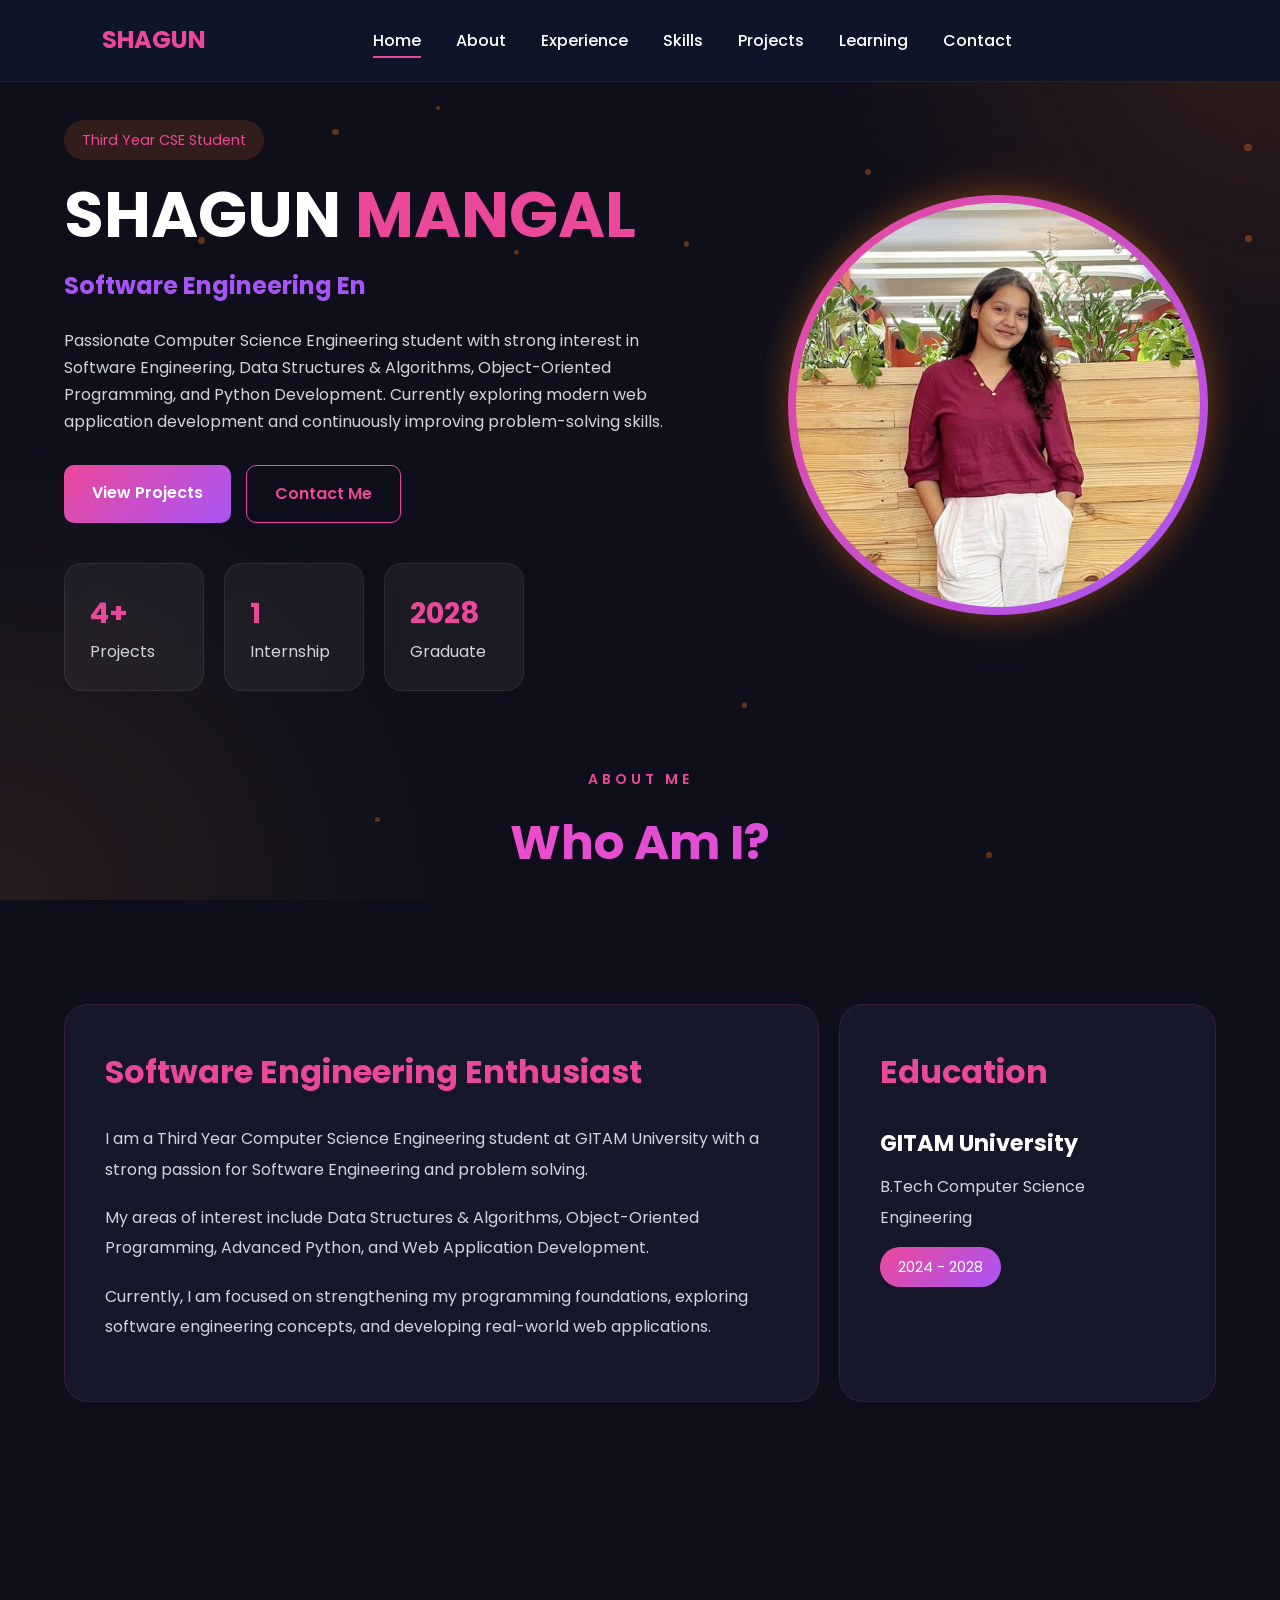
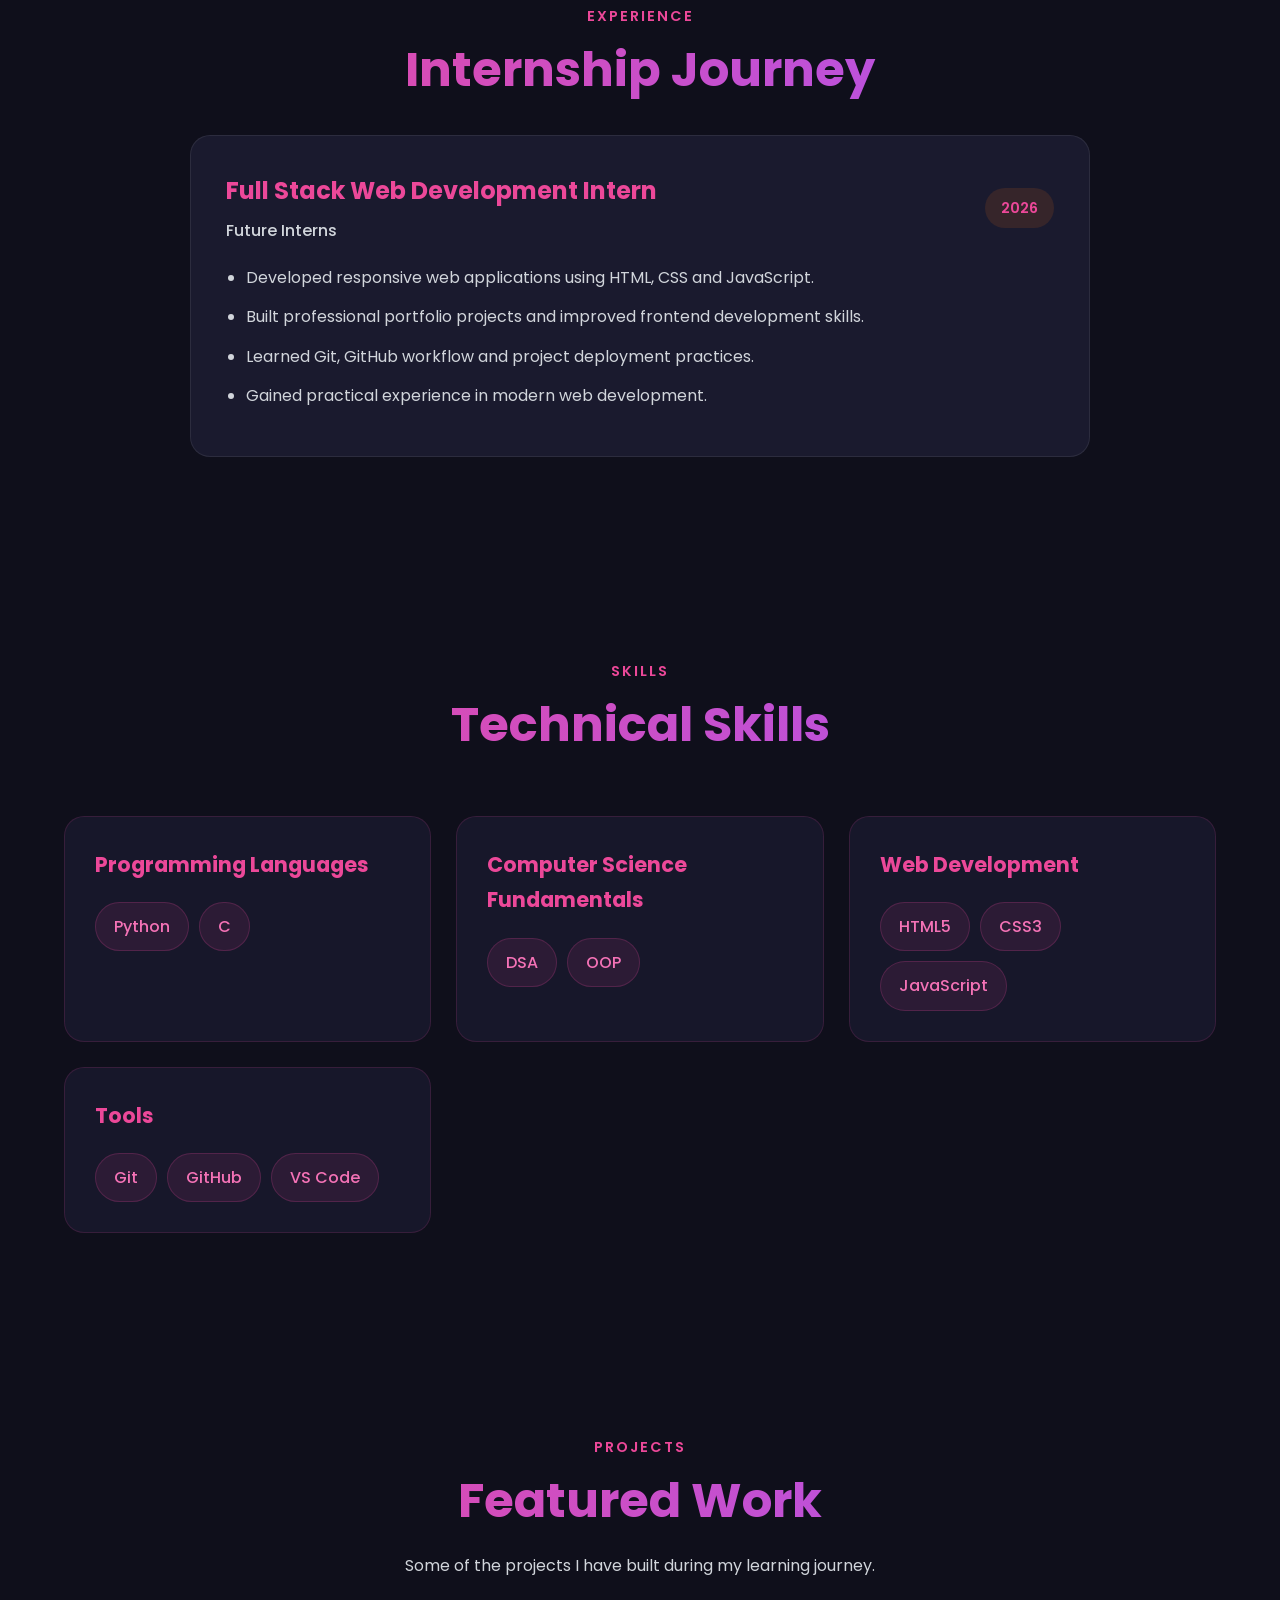
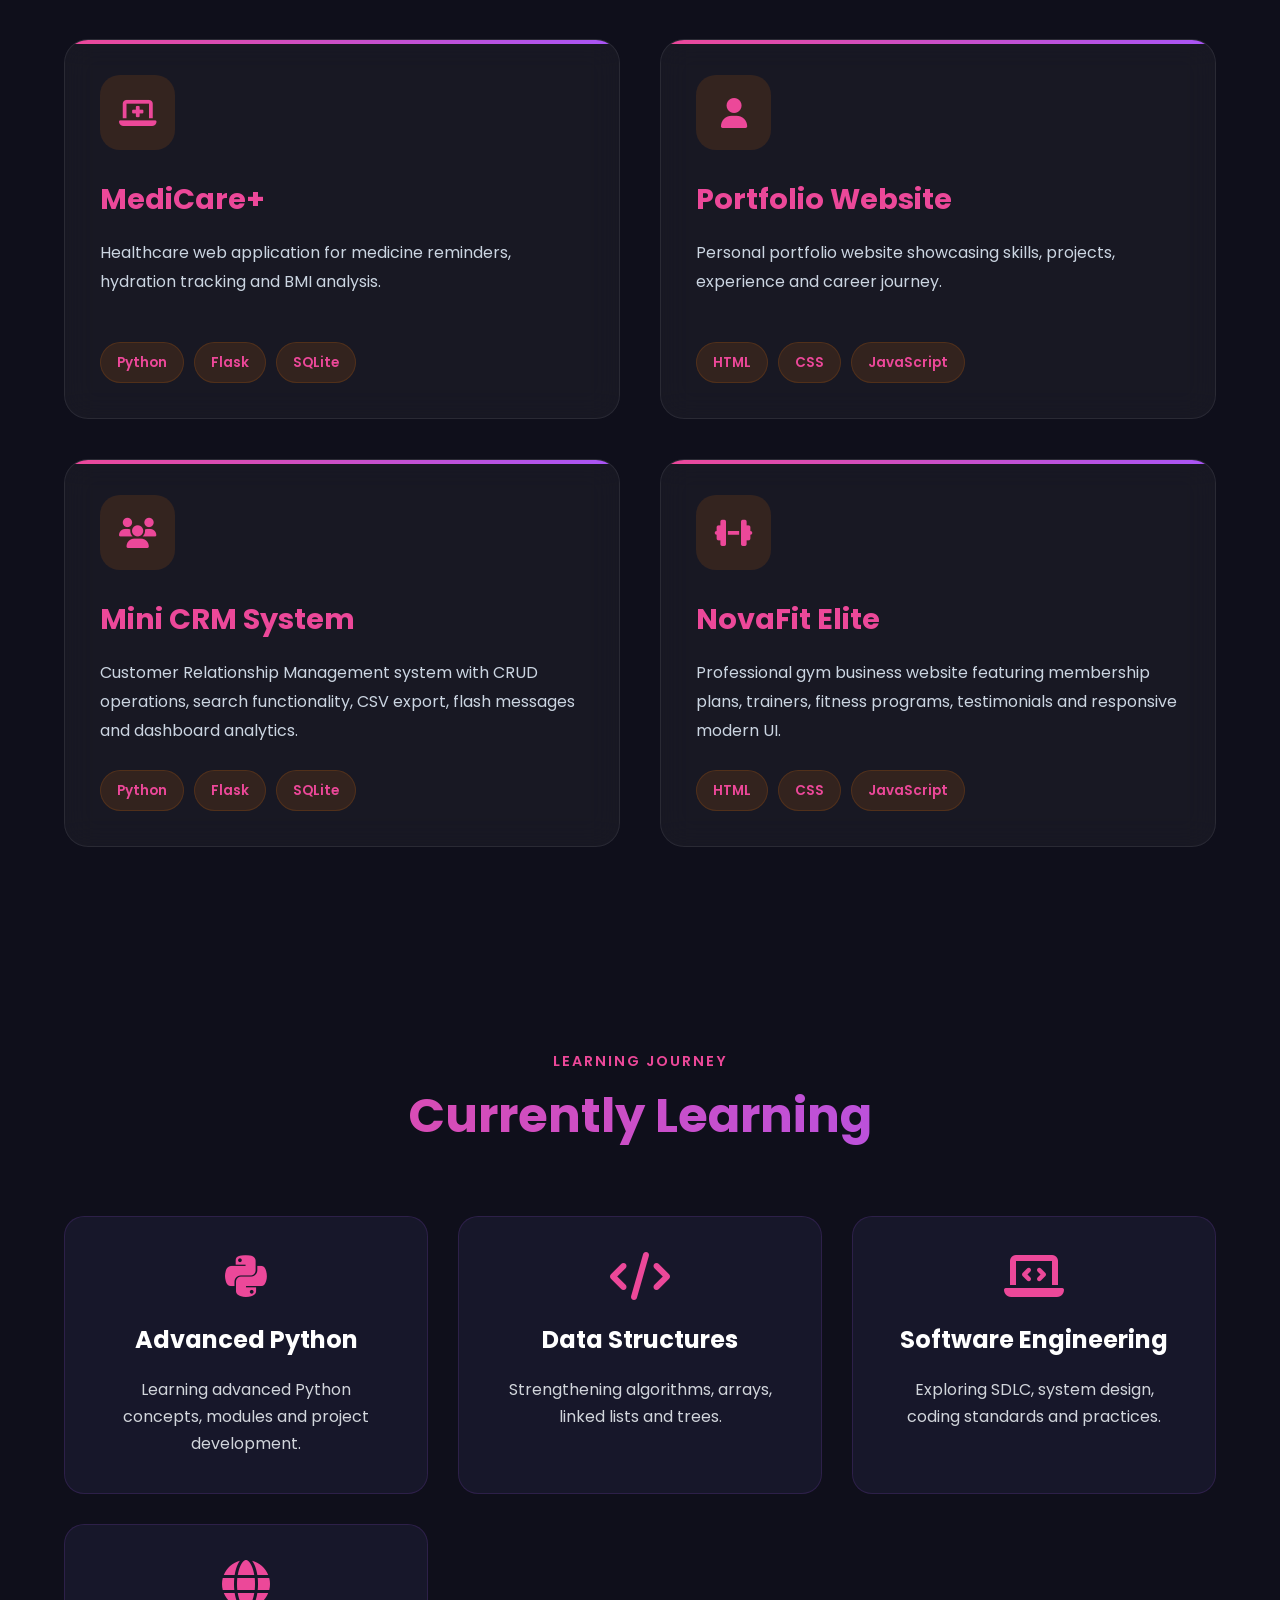
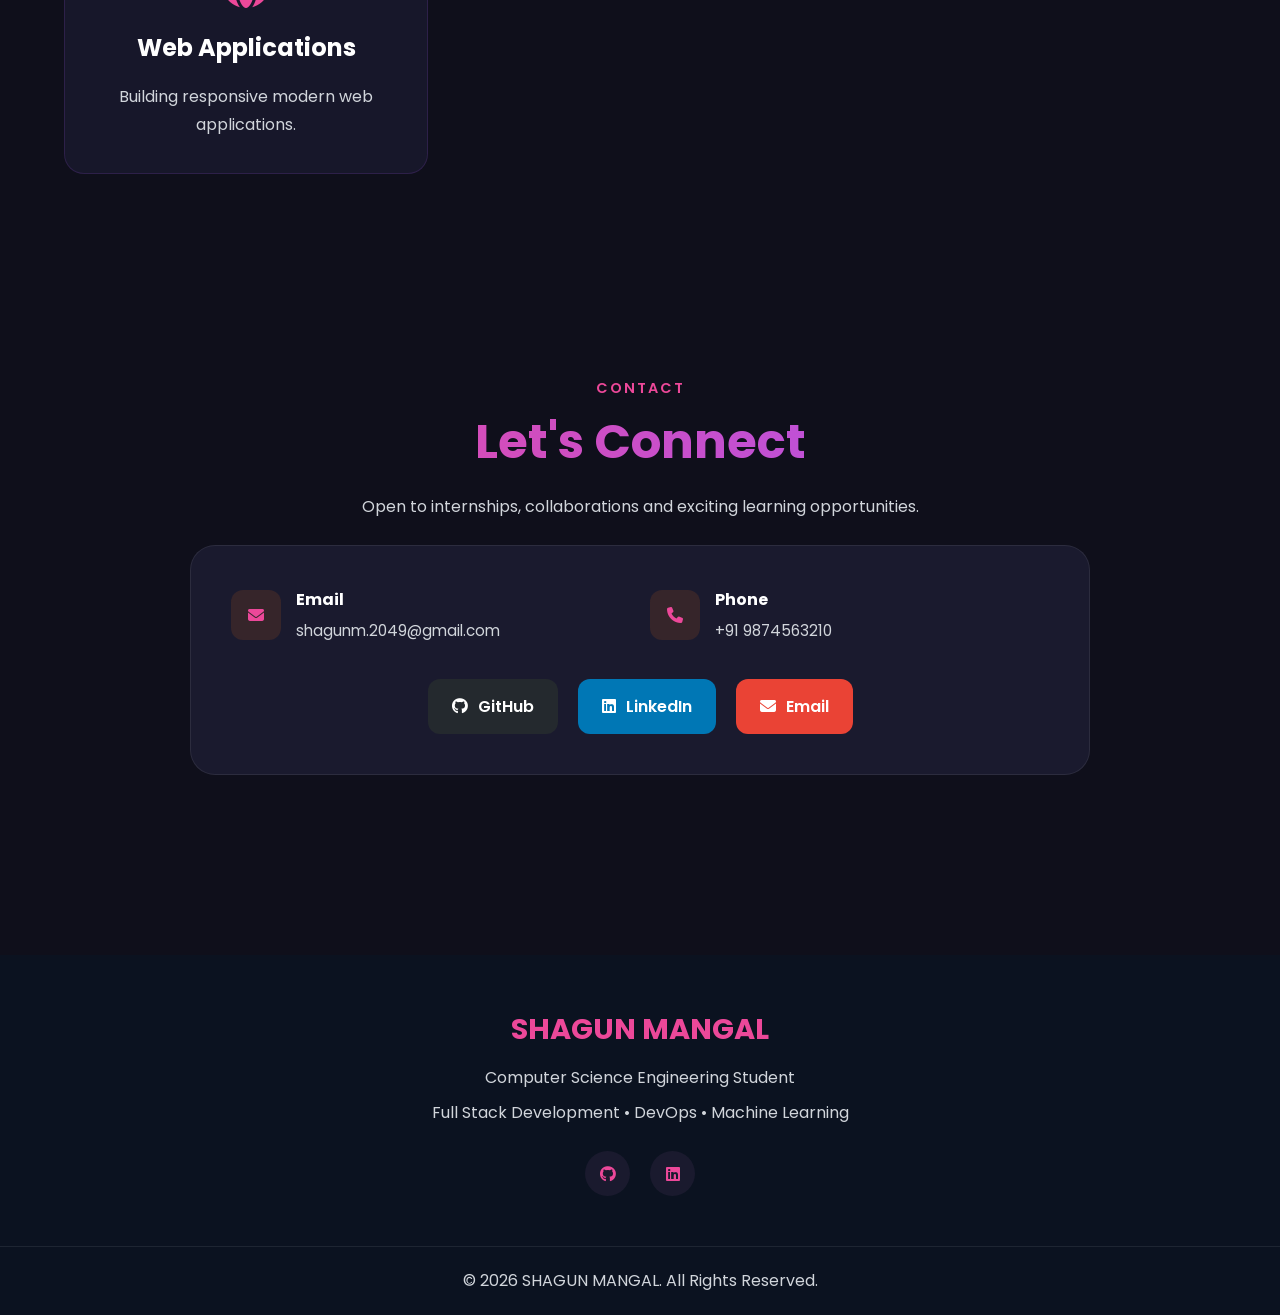
==== commit 0964fab9: "Complete Portfolio" ====
--- a/index.html
+++ b/index.html
@@ -346,7 +346,7 @@
               <i class="fa-solid fa-dumbbell"></i>
             </div>
 
-            <h3>Power Fitness Club</h3>
+            <h3>NovaFit Elite</h3>
 
             <p>
               Professional gym business website featuring membership plans,
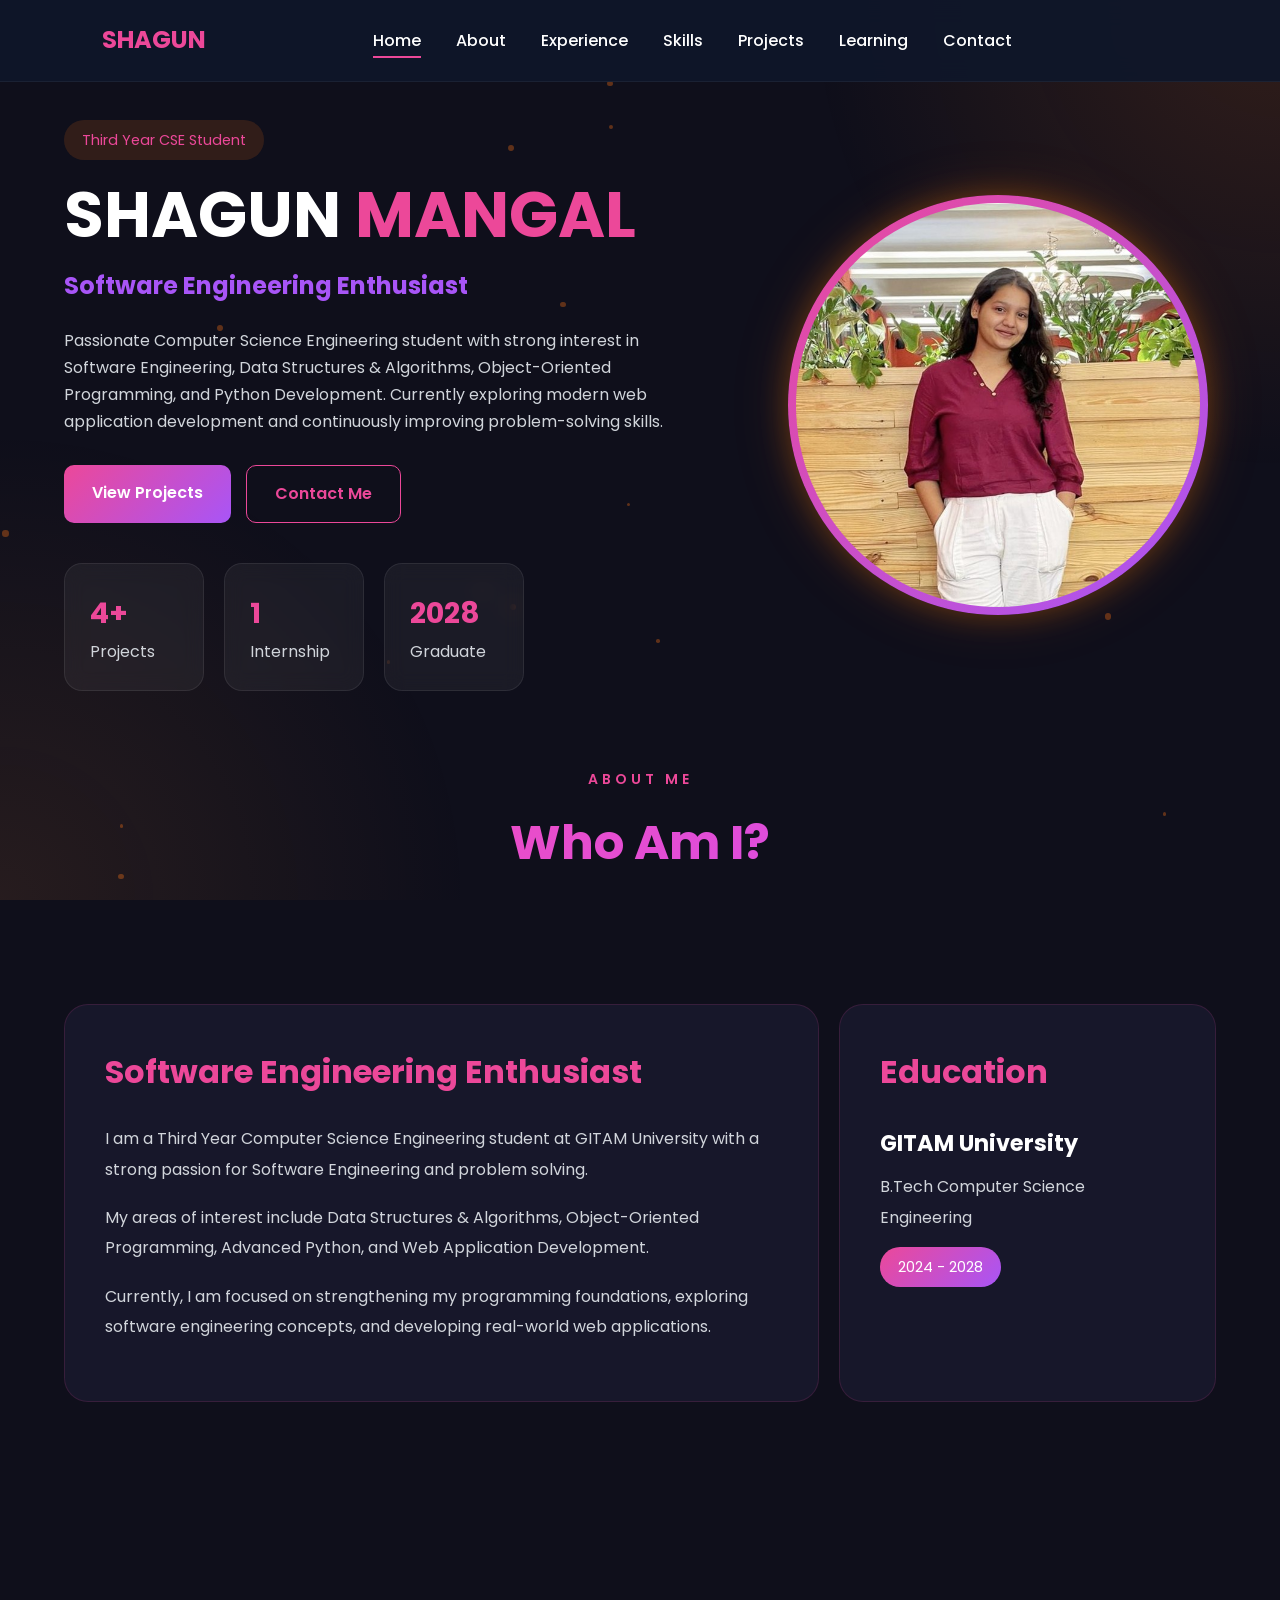
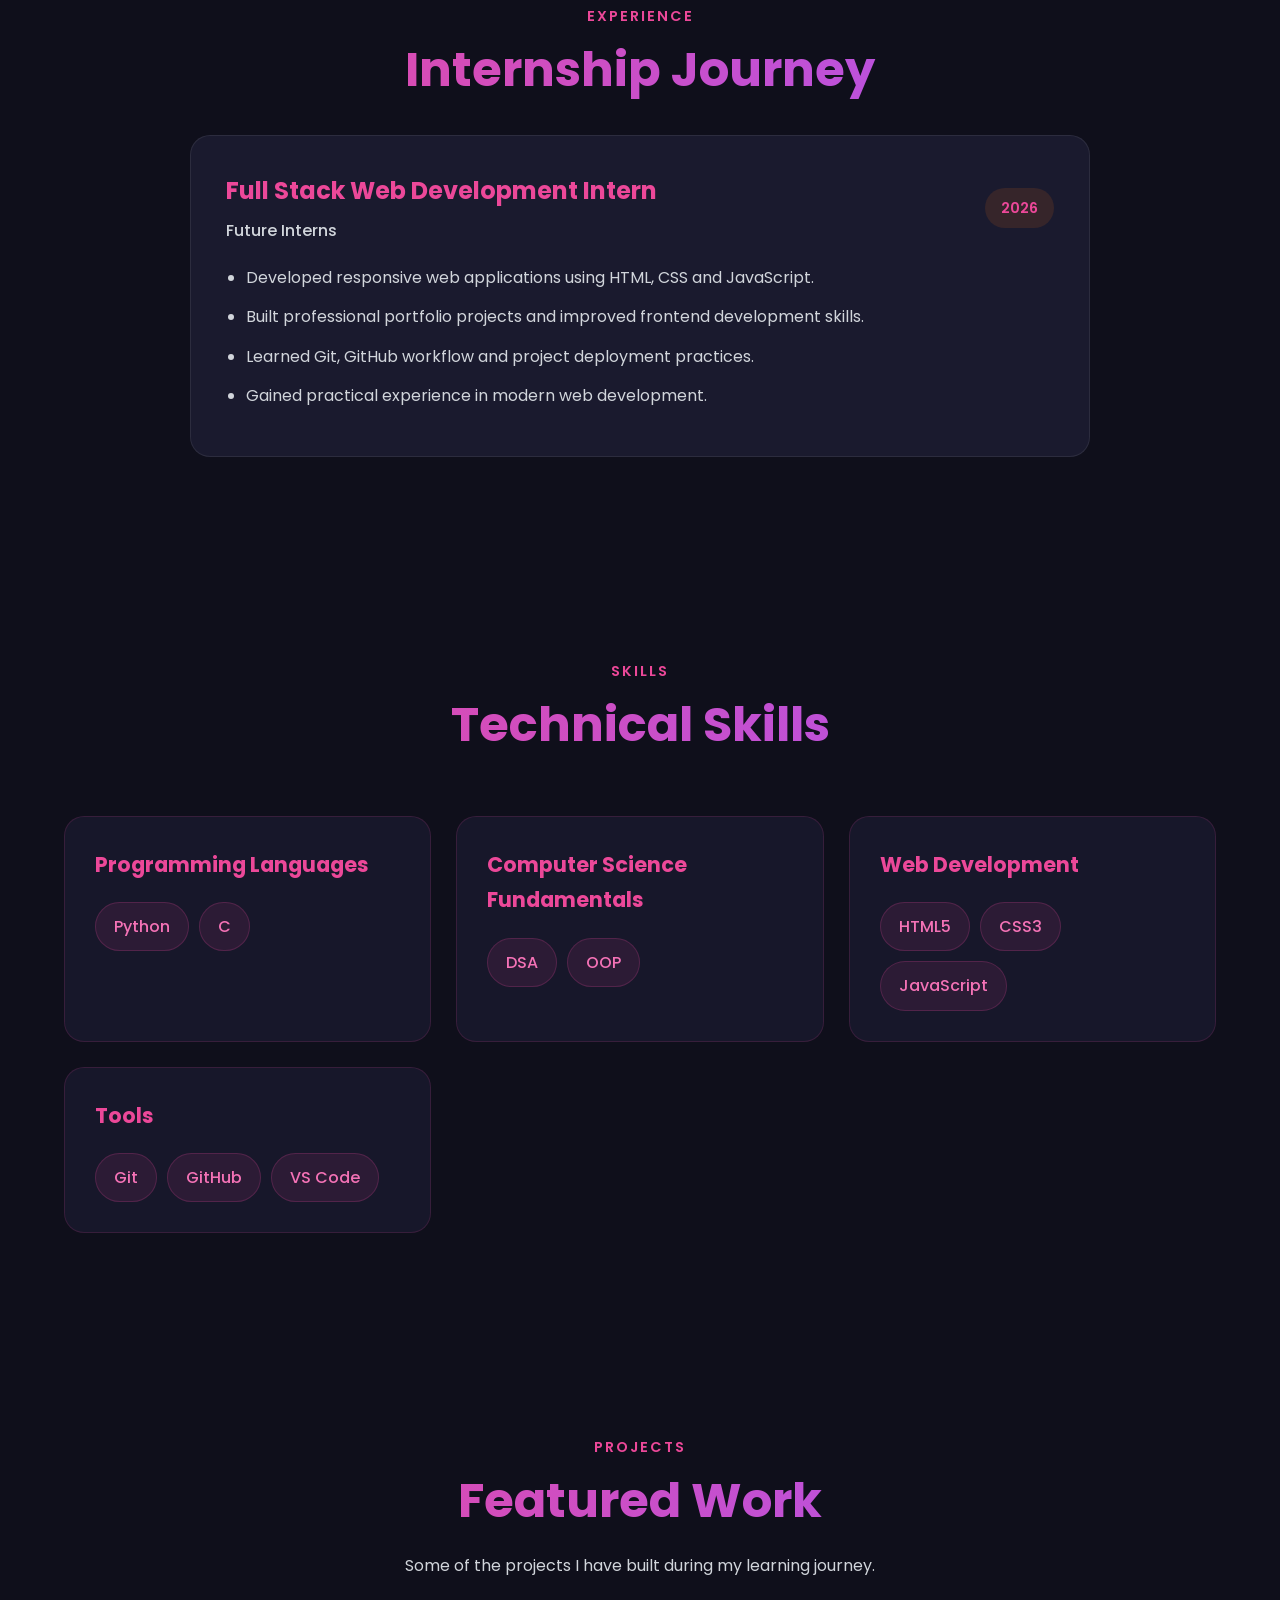
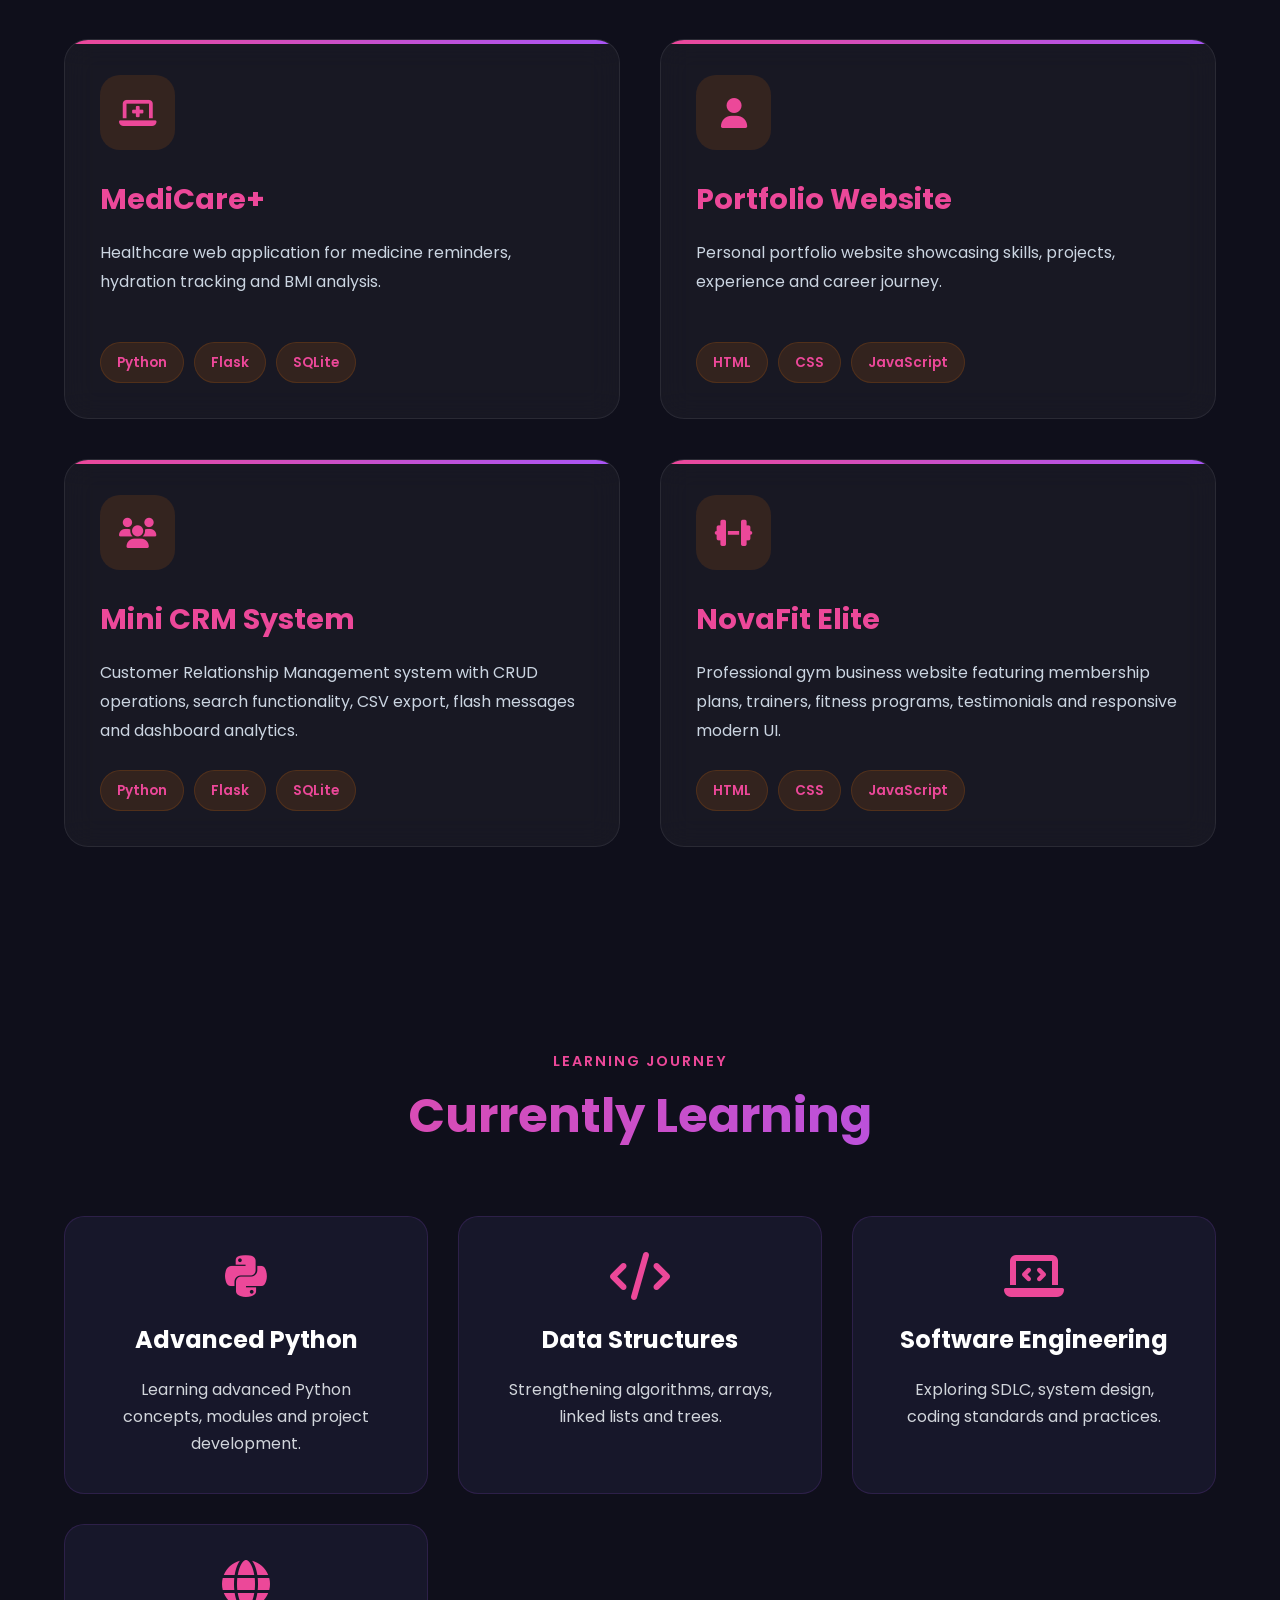
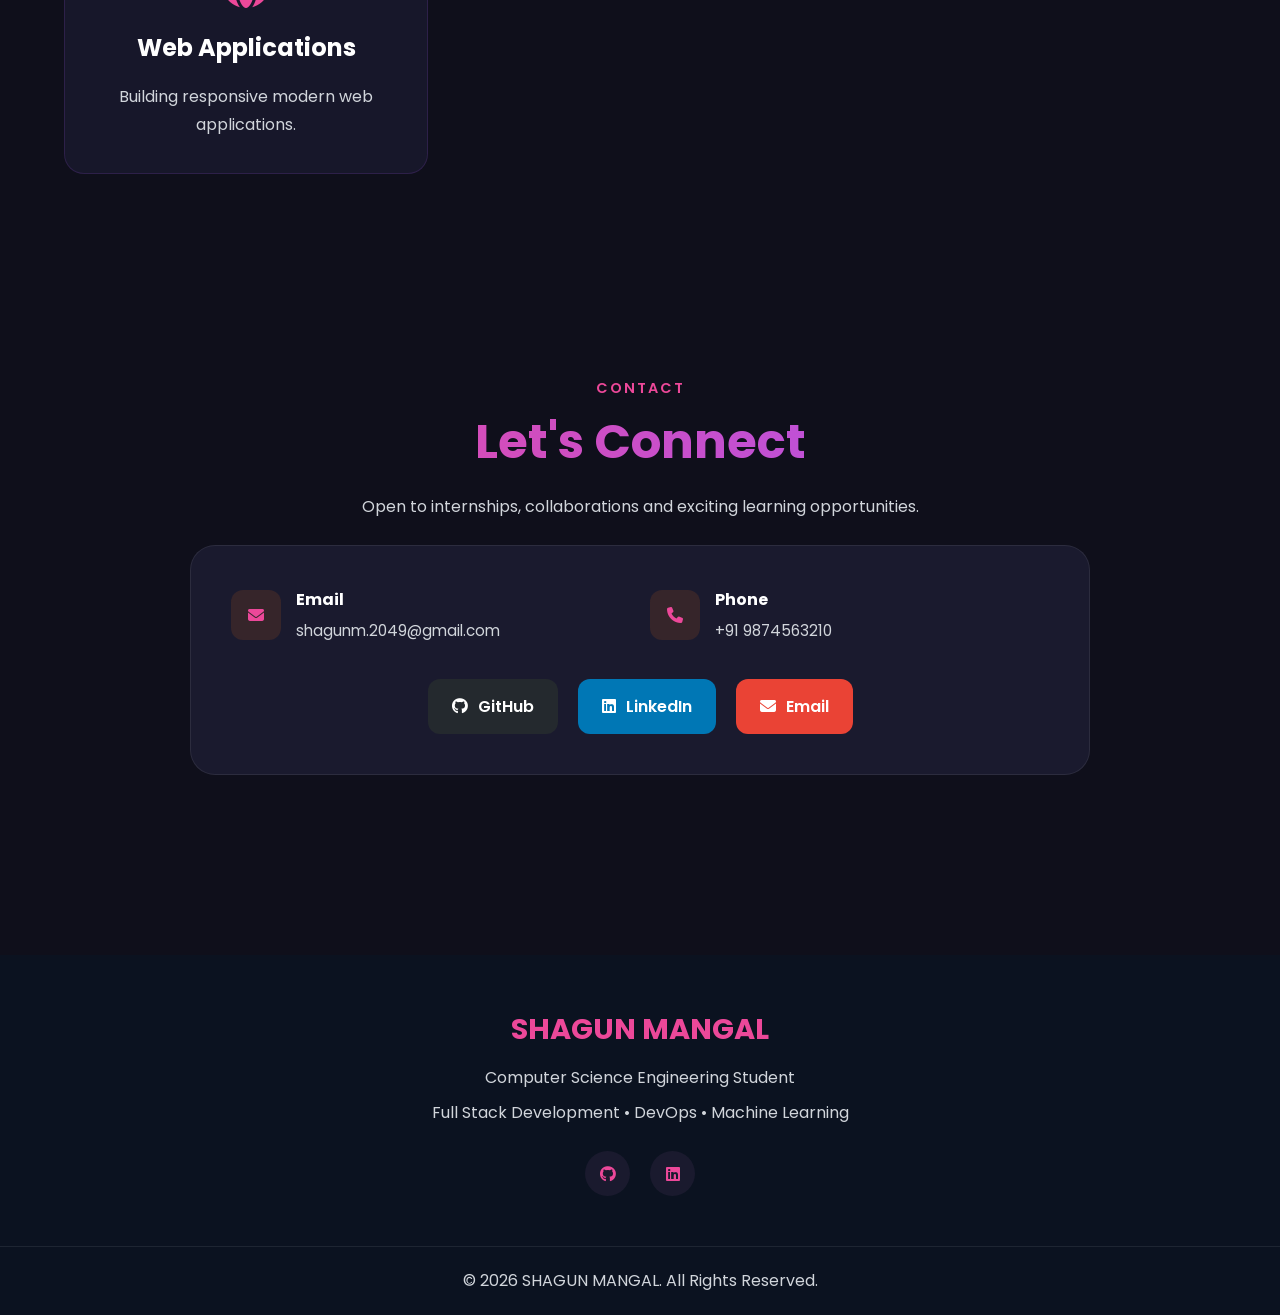
==== commit 68b5b490: "Force Pages deploy" ====
--- a/index.html
+++ b/index.html
@@ -519,3 +519,5 @@
     <script src="script.js"></script>
   </body>
 </html>
+
+<!-- Test Deploy -->
